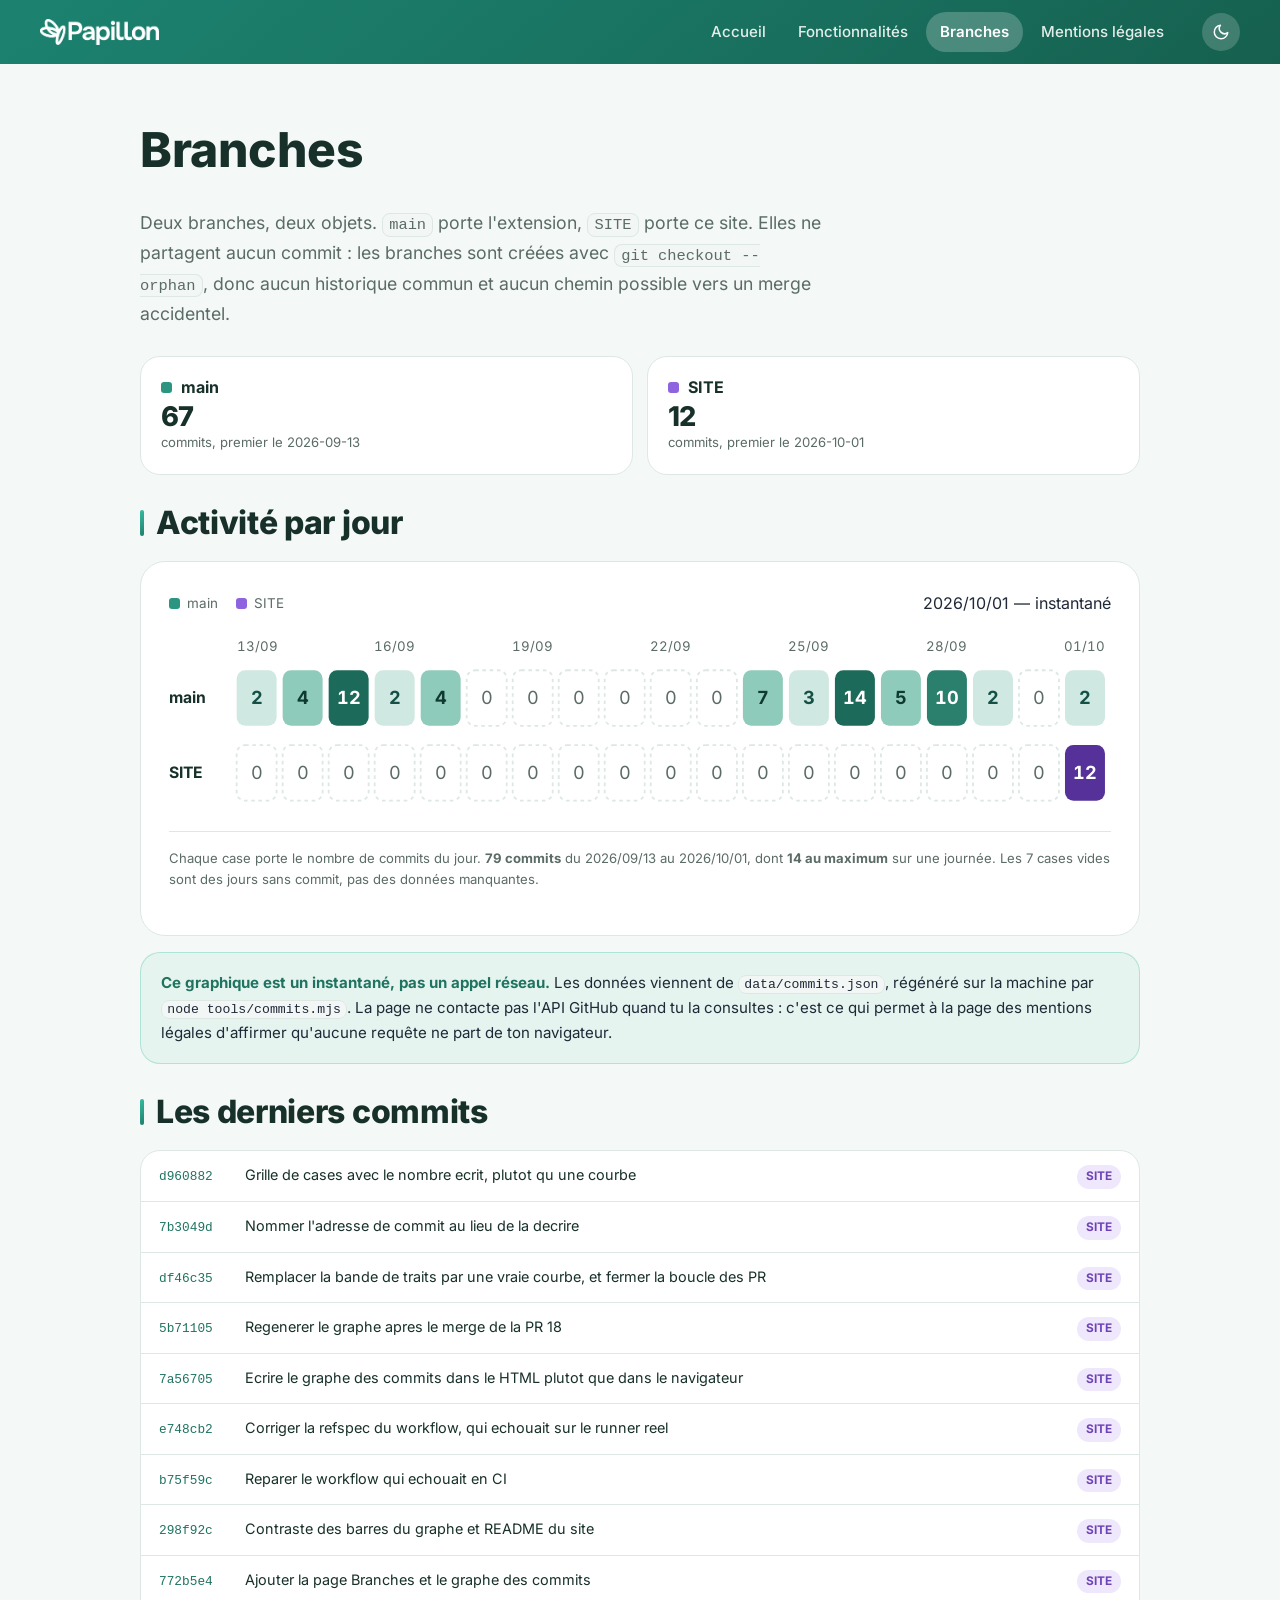
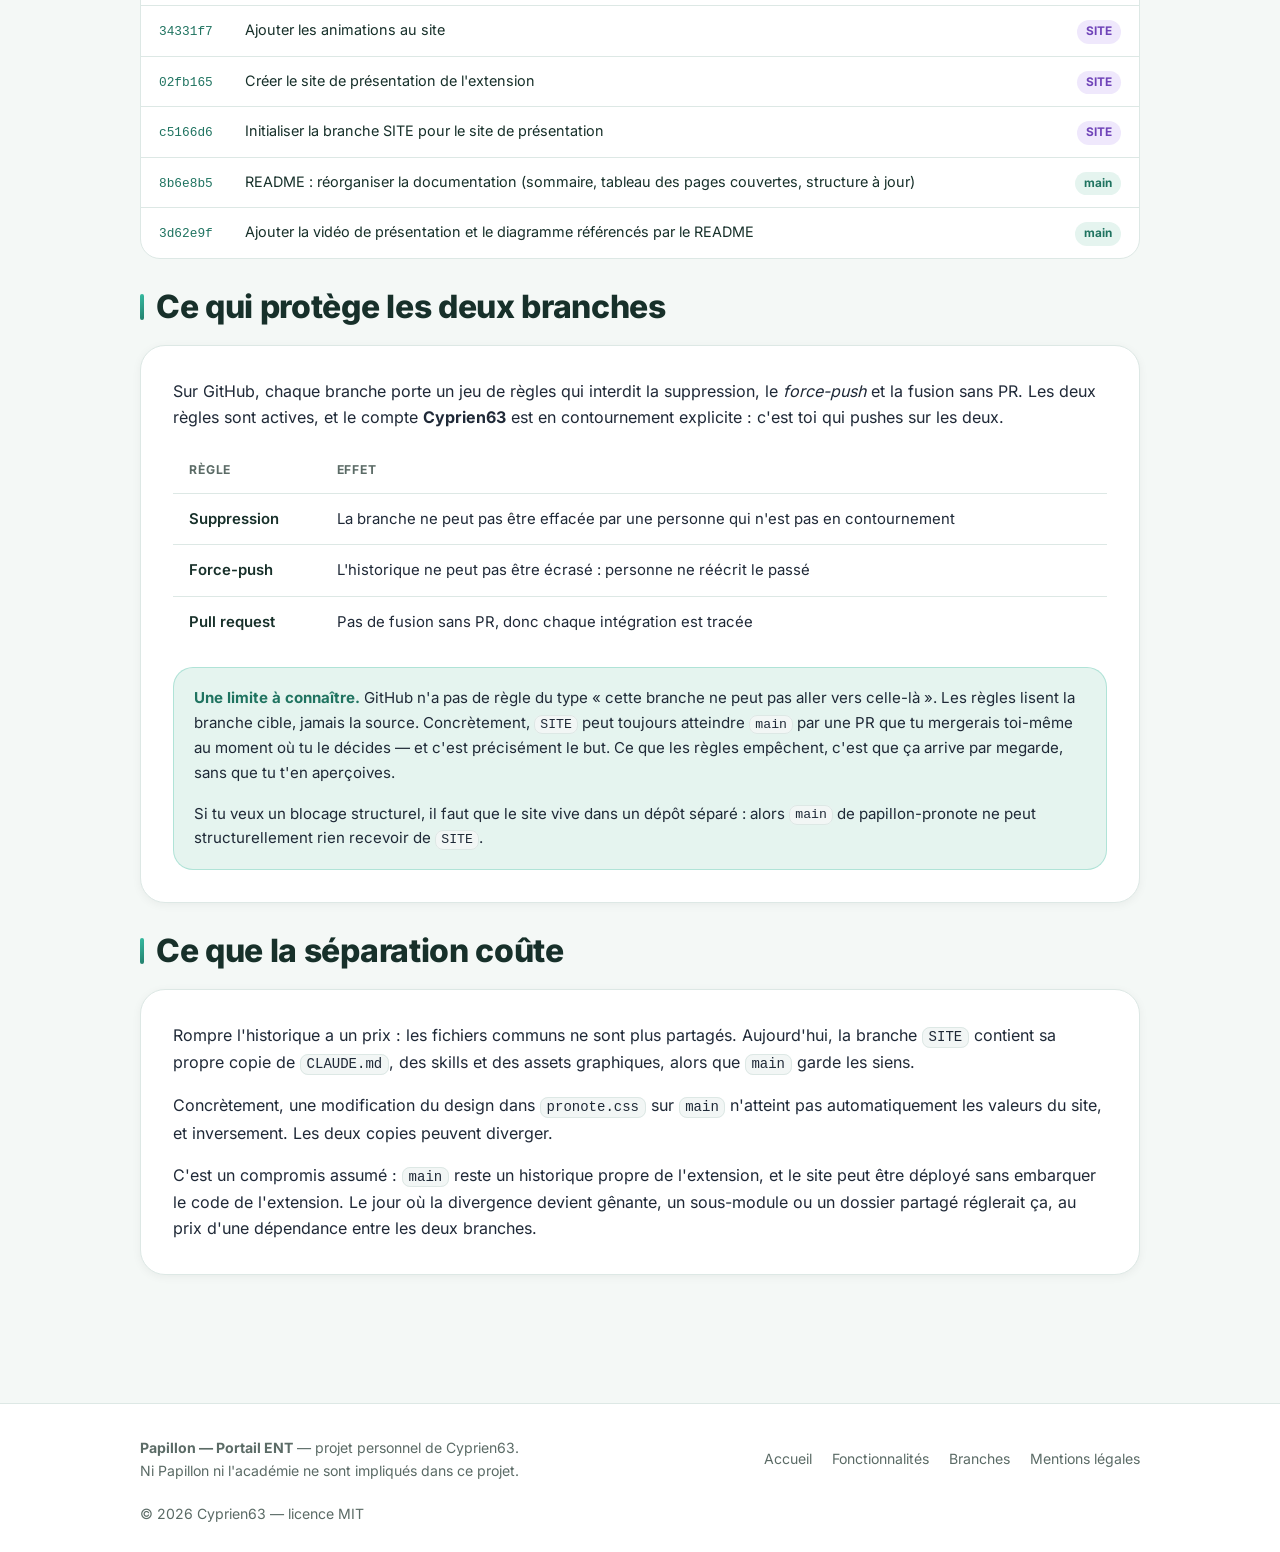
==== pages/branches.html @ 0958ae34 "Graphique des commits : mise à jour de l’instantané" ====
<!DOCTYPE html>
<html lang="fr">
<head>
<meta charset="utf-8">
<meta name="viewport" content="width=device-width, initial-scale=1">
<title>Branches · Papillon — Portail ENT</title>
<meta name="description" content="Activité du dépôt par branche : main pour l'extension, SITE pour le site de présentation. Les deux historiques sont séparés.">
<link rel="icon" href="../assets/img/favicon.png" type="image/png">
<link rel="stylesheet" href="../assets/css/style.css">
<script>
  (function () {
    try {
      var t = localStorage.getItem('theme');
      if (t !== 'dark' && t !== 'light') {
        t = matchMedia('(prefers-color-scheme: dark)').matches ? 'dark' : 'light';
      }
      if (t === 'dark') { document.documentElement.classList.add('dark'); }
      document.documentElement.style.colorScheme = t;
    } catch (e) {}
    document.documentElement.className += ' js';

    window.papillonRepli = window.setTimeout(function () {
      document.documentElement.classList.remove('js');
    }, 1500);
  })();
</script>
</head>
<body>

<header class="site-header">
  <a href="../index.html" aria-label="Papillon — Portail ENT, accueil">
    <img src="../assets/img/logotype.png" alt="Papillon — Portail ENT" width="119" height="26">
  </a>

  <button class="nav-toggle" data-nav-toggle aria-expanded="false" aria-controls="nav-principal" aria-label="Ouvrir le menu">
    <svg viewBox="0 0 24 24" fill="none" stroke="currentColor" stroke-width="2" stroke-linecap="round" aria-hidden="true">
      <path d="M3 6h18M3 12h18M3 18h18"/>
    </svg>
  </button>

  <nav class="site-nav" id="nav-principal" data-nav aria-label="Navigation principale">
    <a href="../index.html">Accueil</a>
    <a href="fonctionnalites.html">Fonctionnalités</a>
    <a href="branches.html" aria-current="page">Branches</a>
    <a href="mentions-legales.html">Mentions légales</a>
  </nav>

  <button class="theme-toggle" data-theme-toggle aria-pressed="false" aria-label="Basculer le thème clair / sombre">
    <svg viewBox="0 0 24 24" fill="none" stroke="currentColor" stroke-width="2" stroke-linecap="round" stroke-linejoin="round" aria-hidden="true">
      <path d="M21 12.8A9 9 0 1 1 11.2 3a7 7 0 0 0 9.8 9.8z"/>
    </svg>
  </button>
</header>

<main class="wrap">

  <h1>Branches</h1>
  <p class="lead">
    Deux branches, deux objets. <code>main</code> porte l'extension,
    <code>SITE</code> porte ce site. Elles ne partagent aucun commit : les
    branches sont créées avec <code>git checkout --orphan</code>, donc aucun
    historique commun et aucun chemin possible vers un merge accidentel.
  </p>

  <div class="branch-cards" id="resume" data-apparait>
    <!-- graphe:resume:debut -->
      <article class="branch-card">
        <h3><span class="swatch swatch-main"></span>main</h3>
        <div class="count">67</div>
        <div class="since">commits, premier le 2026-09-13</div>
      </article>
      <article class="branch-card">
        <h3><span class="swatch swatch-site"></span>SITE</h3>
        <div class="count">12</div>
        <div class="since">commits, premier le 2026-10-01</div>
      </article>
<!-- graphe:resume:fin -->
  </div>

  <section>
    <h2 class="section-title">Activité par jour</h2>

    <div class="graph" id="graph" data-apparait>
      <!-- graphe:graphe:debut -->
      <div class="graph-head">
        <div class="graph-legend">
          <span><span class="swatch swatch-main"></span>main</span>
          <span><span class="swatch swatch-site"></span>SITE</span>
        </div>
        <span class="since">2026/10/01 — instantané</span>
      </div>
      <svg class="grille" viewBox="0 0 780 148" role="img" aria-labelledby="titre-grille desc-grille">
        <title id="titre-grille">Commits par jour et par branche, du 2026/09/13 au 2026/10/01</title>
        <desc id="desc-grille">main : 67 commits sur 12 jours d'activité, maximum 14 le 2026/09/26. SITE : 12 commits sur 1 jour d'activité, maximum 12 le 2026/10/01.</desc>
        <g class="grille-dates">
          <text x="56.0" y="14" text-anchor="start">13/09</text>
          <text x="186.9" y="14" text-anchor="middle">16/09</text>
          <text x="301.2" y="14" text-anchor="middle">19/09</text>
          <text x="415.5" y="14" text-anchor="middle">22/09</text>
          <text x="529.8" y="14" text-anchor="middle">25/09</text>
          <text x="644.1" y="14" text-anchor="middle">28/09</text>
          <text x="775.0" y="14" text-anchor="end">01/10</text>
        </g>
        <text class="grille-etiquette" x="0" y="53" dy=".34em">main</text>
          <g class="cellule cell-main niv-1"><title>main — 2026-09-13 : 2 commits</title><rect x="56.0" y="30" width="33.1" height="46" rx="7"/><text x="72.6" y="53" dy=".34em">2</text></g>
          <g class="cellule cell-main niv-2"><title>main — 2026-09-14 : 4 commits</title><rect x="94.1" y="30" width="33.1" height="46" rx="7"/><text x="110.7" y="53" dy=".34em">4</text></g>
          <g class="cellule cell-main niv-4"><title>main — 2026-09-15 : 12 commits</title><rect x="132.2" y="30" width="33.1" height="46" rx="7"/><text x="148.8" y="53" dy=".34em">12</text></g>
          <g class="cellule cell-main niv-1"><title>main — 2026-09-16 : 2 commits</title><rect x="170.3" y="30" width="33.1" height="46" rx="7"/><text x="186.9" y="53" dy=".34em">2</text></g>
          <g class="cellule cell-main niv-2"><title>main — 2026-09-17 : 4 commits</title><rect x="208.4" y="30" width="33.1" height="46" rx="7"/><text x="225.0" y="53" dy=".34em">4</text></g>
          <g class="cellule cell-main niv-0"><title>main — 2026-09-18 : rien</title><rect x="246.5" y="30" width="33.1" height="46" rx="7"/><text x="263.1" y="53" dy=".34em">0</text></g>
          <g class="cellule cell-main niv-0"><title>main — 2026-09-19 : rien</title><rect x="284.6" y="30" width="33.1" height="46" rx="7"/><text x="301.2" y="53" dy=".34em">0</text></g>
          <g class="cellule cell-main niv-0"><title>main — 2026-09-20 : rien</title><rect x="322.7" y="30" width="33.1" height="46" rx="7"/><text x="339.3" y="53" dy=".34em">0</text></g>
          <g class="cellule cell-main niv-0"><title>main — 2026-09-21 : rien</title><rect x="360.8" y="30" width="33.1" height="46" rx="7"/><text x="377.4" y="53" dy=".34em">0</text></g>
          <g class="cellule cell-main niv-0"><title>main — 2026-09-22 : rien</title><rect x="398.9" y="30" width="33.1" height="46" rx="7"/><text x="415.5" y="53" dy=".34em">0</text></g>
          <g class="cellule cell-main niv-0"><title>main — 2026-09-23 : rien</title><rect x="437.1" y="30" width="33.1" height="46" rx="7"/><text x="453.6" y="53" dy=".34em">0</text></g>
          <g class="cellule cell-main niv-2"><title>main — 2026-09-24 : 7 commits</title><rect x="475.2" y="30" width="33.1" height="46" rx="7"/><text x="491.7" y="53" dy=".34em">7</text></g>
          <g class="cellule cell-main niv-1"><title>main — 2026-09-25 : 3 commits</title><rect x="513.3" y="30" width="33.1" height="46" rx="7"/><text x="529.8" y="53" dy=".34em">3</text></g>
          <g class="cellule cell-main niv-4"><title>main — 2026-09-26 : 14 commits</title><rect x="551.4" y="30" width="33.1" height="46" rx="7"/><text x="567.9" y="53" dy=".34em">14</text></g>
          <g class="cellule cell-main niv-2"><title>main — 2026-09-27 : 5 commits</title><rect x="589.5" y="30" width="33.1" height="46" rx="7"/><text x="606.0" y="53" dy=".34em">5</text></g>
          <g class="cellule cell-main niv-3"><title>main — 2026-09-28 : 10 commits</title><rect x="627.6" y="30" width="33.1" height="46" rx="7"/><text x="644.1" y="53" dy=".34em">10</text></g>
          <g class="cellule cell-main niv-1"><title>main — 2026-09-29 : 2 commits</title><rect x="665.7" y="30" width="33.1" height="46" rx="7"/><text x="682.2" y="53" dy=".34em">2</text></g>
          <g class="cellule cell-main niv-0"><title>main — 2026-09-30 : rien</title><rect x="703.8" y="30" width="33.1" height="46" rx="7"/><text x="720.3" y="53" dy=".34em">0</text></g>
          <g class="cellule cell-main niv-1"><title>main — 2026-10-01 : 2 commits</title><rect x="741.9" y="30" width="33.1" height="46" rx="7"/><text x="758.4" y="53" dy=".34em">2</text></g>
        <text class="grille-etiquette" x="0" y="115" dy=".34em">SITE</text>
          <g class="cellule cell-site niv-0"><title>SITE — 2026-09-13 : rien</title><rect x="56.0" y="92" width="33.1" height="46" rx="7"/><text x="72.6" y="115" dy=".34em">0</text></g>
          <g class="cellule cell-site niv-0"><title>SITE — 2026-09-14 : rien</title><rect x="94.1" y="92" width="33.1" height="46" rx="7"/><text x="110.7" y="115" dy=".34em">0</text></g>
          <g class="cellule cell-site niv-0"><title>SITE — 2026-09-15 : rien</title><rect x="132.2" y="92" width="33.1" height="46" rx="7"/><text x="148.8" y="115" dy=".34em">0</text></g>
          <g class="cellule cell-site niv-0"><title>SITE — 2026-09-16 : rien</title><rect x="170.3" y="92" width="33.1" height="46" rx="7"/><text x="186.9" y="115" dy=".34em">0</text></g>
          <g class="cellule cell-site niv-0"><title>SITE — 2026-09-17 : rien</title><rect x="208.4" y="92" width="33.1" height="46" rx="7"/><text x="225.0" y="115" dy=".34em">0</text></g>
          <g class="cellule cell-site niv-0"><title>SITE — 2026-09-18 : rien</title><rect x="246.5" y="92" width="33.1" height="46" rx="7"/><text x="263.1" y="115" dy=".34em">0</text></g>
          <g class="cellule cell-site niv-0"><title>SITE — 2026-09-19 : rien</title><rect x="284.6" y="92" width="33.1" height="46" rx="7"/><text x="301.2" y="115" dy=".34em">0</text></g>
          <g class="cellule cell-site niv-0"><title>SITE — 2026-09-20 : rien</title><rect x="322.7" y="92" width="33.1" height="46" rx="7"/><text x="339.3" y="115" dy=".34em">0</text></g>
          <g class="cellule cell-site niv-0"><title>SITE — 2026-09-21 : rien</title><rect x="360.8" y="92" width="33.1" height="46" rx="7"/><text x="377.4" y="115" dy=".34em">0</text></g>
          <g class="cellule cell-site niv-0"><title>SITE — 2026-09-22 : rien</title><rect x="398.9" y="92" width="33.1" height="46" rx="7"/><text x="415.5" y="115" dy=".34em">0</text></g>
          <g class="cellule cell-site niv-0"><title>SITE — 2026-09-23 : rien</title><rect x="437.1" y="92" width="33.1" height="46" rx="7"/><text x="453.6" y="115" dy=".34em">0</text></g>
          <g class="cellule cell-site niv-0"><title>SITE — 2026-09-24 : rien</title><rect x="475.2" y="92" width="33.1" height="46" rx="7"/><text x="491.7" y="115" dy=".34em">0</text></g>
          <g class="cellule cell-site niv-0"><title>SITE — 2026-09-25 : rien</title><rect x="513.3" y="92" width="33.1" height="46" rx="7"/><text x="529.8" y="115" dy=".34em">0</text></g>
          <g class="cellule cell-site niv-0"><title>SITE — 2026-09-26 : rien</title><rect x="551.4" y="92" width="33.1" height="46" rx="7"/><text x="567.9" y="115" dy=".34em">0</text></g>
          <g class="cellule cell-site niv-0"><title>SITE — 2026-09-27 : rien</title><rect x="589.5" y="92" width="33.1" height="46" rx="7"/><text x="606.0" y="115" dy=".34em">0</text></g>
          <g class="cellule cell-site niv-0"><title>SITE — 2026-09-28 : rien</title><rect x="627.6" y="92" width="33.1" height="46" rx="7"/><text x="644.1" y="115" dy=".34em">0</text></g>
          <g class="cellule cell-site niv-0"><title>SITE — 2026-09-29 : rien</title><rect x="665.7" y="92" width="33.1" height="46" rx="7"/><text x="682.2" y="115" dy=".34em">0</text></g>
          <g class="cellule cell-site niv-0"><title>SITE — 2026-09-30 : rien</title><rect x="703.8" y="92" width="33.1" height="46" rx="7"/><text x="720.3" y="115" dy=".34em">0</text></g>
          <g class="cellule cell-site niv-4"><title>SITE — 2026-10-01 : 12 commits</title><rect x="741.9" y="92" width="33.1" height="46" rx="7"/><text x="758.4" y="115" dy=".34em">12</text></g>
      </svg>
      <p class="graph-foot">Chaque case porte le nombre de commits du jour. <b>79 commits</b> du 2026/09/13 au 2026/10/01, dont <b>14 au maximum</b> sur une journée. Les 7 cases vides sont des jours sans commit, pas des données manquantes.</p>
<!-- graphe:graphe:fin -->
    </div>

    <p class="notice" style="margin-top:16px">
      <b>Ce graphique est un instantané, pas un appel réseau.</b> Les données
      viennent de <code>data/commits.json</code>, régénéré sur la machine par
      <code>node tools/commits.mjs</code>. La page ne contacte pas l'API GitHub
      quand tu la consultes : c'est ce qui permet à la page des mentions légales
      d'affirmer qu'aucune requête ne part de ton navigateur.
    </p>
  </section>

  <section>
    <h2 class="section-title">Les derniers commits</h2>

    <ul class="commit-list" id="commits" data-apparait>
      <!-- graphe:commits:debut -->
      <li>
        <a href="https://github.com/cyprien63/papillon-pronote/commit/d960882" rel="noopener" target="_blank">
          <span class="sha">d960882</span>
          <span class="sujet">Grille de cases avec le nombre ecrit, plutot qu une courbe</span>
          <span class="branche branche-site" title="2026-10-01">SITE</span>
        </a>
      </li>
      <li>
        <a href="https://github.com/cyprien63/papillon-pronote/commit/7b3049d" rel="noopener" target="_blank">
          <span class="sha">7b3049d</span>
          <span class="sujet">Nommer l'adresse de commit au lieu de la decrire</span>
          <span class="branche branche-site" title="2026-10-01">SITE</span>
        </a>
      </li>
      <li>
        <a href="https://github.com/cyprien63/papillon-pronote/commit/df46c35" rel="noopener" target="_blank">
          <span class="sha">df46c35</span>
          <span class="sujet">Remplacer la bande de traits par une vraie courbe, et fermer la boucle des PR</span>
          <span class="branche branche-site" title="2026-10-01">SITE</span>
        </a>
      </li>
      <li>
        <a href="https://github.com/cyprien63/papillon-pronote/commit/5b71105" rel="noopener" target="_blank">
          <span class="sha">5b71105</span>
          <span class="sujet">Regenerer le graphe apres le merge de la PR 18</span>
          <span class="branche branche-site" title="2026-10-01">SITE</span>
        </a>
      </li>
      <li>
        <a href="https://github.com/cyprien63/papillon-pronote/commit/7a56705" rel="noopener" target="_blank">
          <span class="sha">7a56705</span>
          <span class="sujet">Ecrire le graphe des commits dans le HTML plutot que dans le navigateur</span>
          <span class="branche branche-site" title="2026-10-01">SITE</span>
        </a>
      </li>
      <li>
        <a href="https://github.com/cyprien63/papillon-pronote/commit/e748cb2" rel="noopener" target="_blank">
          <span class="sha">e748cb2</span>
          <span class="sujet">Corriger la refspec du workflow, qui echouait sur le runner reel</span>
          <span class="branche branche-site" title="2026-10-01">SITE</span>
        </a>
      </li>
      <li>
        <a href="https://github.com/cyprien63/papillon-pronote/commit/b75f59c" rel="noopener" target="_blank">
          <span class="sha">b75f59c</span>
          <span class="sujet">Reparer le workflow qui echouait en CI</span>
          <span class="branche branche-site" title="2026-10-01">SITE</span>
        </a>
      </li>
      <li>
        <a href="https://github.com/cyprien63/papillon-pronote/commit/298f92c" rel="noopener" target="_blank">
          <span class="sha">298f92c</span>
          <span class="sujet">Contraste des barres du graphe et README du site</span>
          <span class="branche branche-site" title="2026-10-01">SITE</span>
        </a>
      </li>
      <li>
        <a href="https://github.com/cyprien63/papillon-pronote/commit/772b5e4" rel="noopener" target="_blank">
          <span class="sha">772b5e4</span>
          <span class="sujet">Ajouter la page Branches et le graphe des commits</span>
          <span class="branche branche-site" title="2026-10-01">SITE</span>
        </a>
      </li>
      <li>
        <a href="https://github.com/cyprien63/papillon-pronote/commit/34331f7" rel="noopener" target="_blank">
          <span class="sha">34331f7</span>
          <span class="sujet">Ajouter les animations au site</span>
          <span class="branche branche-site" title="2026-10-01">SITE</span>
        </a>
      </li>
      <li>
        <a href="https://github.com/cyprien63/papillon-pronote/commit/02fb165" rel="noopener" target="_blank">
          <span class="sha">02fb165</span>
          <span class="sujet">Créer le site de présentation de l'extension</span>
          <span class="branche branche-site" title="2026-10-01">SITE</span>
        </a>
      </li>
      <li>
        <a href="https://github.com/cyprien63/papillon-pronote/commit/c5166d6" rel="noopener" target="_blank">
          <span class="sha">c5166d6</span>
          <span class="sujet">Initialiser la branche SITE pour le site de présentation</span>
          <span class="branche branche-site" title="2026-10-01">SITE</span>
        </a>
      </li>
      <li>
        <a href="https://github.com/cyprien63/papillon-pronote/commit/8b6e8b5" rel="noopener" target="_blank">
          <span class="sha">8b6e8b5</span>
          <span class="sujet">README : réorganiser la documentation (sommaire, tableau des pages couvertes, structure à jour)</span>
          <span class="branche branche-main" title="2026-10-01">main</span>
        </a>
      </li>
      <li>
        <a href="https://github.com/cyprien63/papillon-pronote/commit/3d62e9f" rel="noopener" target="_blank">
          <span class="sha">3d62e9f</span>
          <span class="sujet">Ajouter la vidéo de présentation et le diagramme référencés par le README</span>
          <span class="branche branche-main" title="2026-10-01">main</span>
        </a>
      </li>
<!-- graphe:commits:fin -->
    </ul>
  </section>

  <!-- Fonctionnement des règles -------------------------------------------- -->
  <section>
    <h2 class="section-title">Ce qui protège les deux branches</h2>

    <div class="card">
      <p>
        Sur GitHub, chaque branche porte un jeu de règles qui interdit la
        suppression, le <em>force-push</em> et la fusion sans PR. Les deux
        règles sont actives, et le compte <strong>Cyprien63</strong> est en
        contournement explicite : c'est toi qui pushes sur les deux.
      </p>

      <div class="table-scroll">
        <table>
          <thead>
            <tr>
              <th>Règle</th>
              <th>Effet</th>
            </tr>
          </thead>
          <tbody>
            <tr>
              <td><strong>Suppression</strong></td>
              <td>La branche ne peut pas être effacée par une personne qui n'est pas en contournement</td>
            </tr>
            <tr>
              <td><strong>Force-push</strong></td>
              <td>L'historique ne peut pas être écrasé : personne ne réécrit le passé</td>
            </tr>
            <tr>
              <td><strong>Pull request</strong></td>
              <td>Pas de fusion sans PR, donc chaque intégration est tracée</td>
            </tr>
          </tbody>
        </table>
      </div>

      <div class="notice" style="margin-top:20px">
        <p><b>Une limite à connaître.</b> GitHub n'a pas de règle du type
        « cette branche ne peut pas aller vers celle-là ». Les règles lisent la
        branche cible, jamais la source. Concrètement, <code>SITE</code> peut
        toujours atteindre <code>main</code> par une PR que tu mergerais toi-même
        au moment où tu le décides — et c'est précisément le but. Ce que les
        règles empêchent, c'est que ça arrive par megarde, sans que tu t'en
        aperçoives.</p>
        <p>Si tu veux un blocage structurel, il faut que le site vive dans un
        dépôt séparé : alors <code>main</code> de papillon-pronote ne peut
        structurellement rien recevoir de <code>SITE</code>.</p>
      </div>
    </div>
  </section>

  <!-- Ce que la séparation a couté ----------------------------------------- -->
  <section>
    <h2 class="section-title">Ce que la séparation coûte</h2>

    <div class="card">
      <p>
        Rompre l'historique a un prix : les fichiers communs ne sont plus
        partagés. Aujourd'hui, la branche <code>SITE</code> contient sa propre copie
        de <code>CLAUDE.md</code>, des skills et des assets graphiques, alors
        que <code>main</code> garde les siens.
      </p>
      <p>
        Concrètement, une modification du design dans
        <code>pronote.css</code> sur <code>main</code> n'atteint pas
        automatiquement les valeurs du site, et inversement. Les deux copies
        peuvent diverger.
      </p>
      <p style="margin-bottom:0">
        C'est un compromis assumé : <code>main</code> reste un historique propre
        de l'extension, et le site peut être déployé sans embarquer le code de
        l'extension. Le jour où la divergence devient gênante, un sous-module
        ou un dossier partagé réglerait ça, au prix d'une dépendance entre les
        deux branches.
      </p>
    </div>
  </section>

</main>

<footer class="site-footer">
  <div class="footer-inner">
    <div>
      <strong>Papillon — Portail ENT</strong> — projet personnel de Cyprien63.<br>
      Ni Papillon ni l'académie ne sont impliqués dans ce projet.
    </div>
    <nav class="footer-links" aria-label="Liens de pied de page">
      <a href="../index.html">Accueil</a>
      <a href="fonctionnalites.html">Fonctionnalités</a>
      <a href="branches.html" aria-current="page">Branches</a>
      <a href="mentions-legales.html">Mentions légales</a>
    </nav>
    <div>© <span data-annee>2026</span> Cyprien63 — licence MIT</div>
  </div>
</footer>

<script src="../assets/js/site.js"></script>
</body>
</html>
---- assets/css/style.css ----
/* ==========================================================================
   Papillon — Portail ENT · site de présentation
   Les valeurs ci-dessous sont celles de l'extension (content/pronote/accueil/pronote.css).
   Ne pas diverger : le site doit ressembler à ce que produit l'extension.
   ========================================================================== */

/* --- Inter embarquée (aucune requête externe) ----------------------------- */
@font-face {
  font-family: 'Inter';
  font-style: normal;
  font-weight: 400;
  font-display: swap;
  src: url('../fonts/inter-400-latin.woff2') format('woff2');
  unicode-range: U+0000-00FF, U+0131, U+0152-0153, U+02BB-02BC, U+2000-206F, U+2074, U+20AC, U+2122, U+2191, U+2193, U+2212, U+2215;
}
@font-face {
  font-family: 'Inter';
  font-style: normal;
  font-weight: 400;
  font-display: swap;
  src: url('../fonts/inter-400-latin-ext.woff2') format('woff2');
  unicode-range: U+0100-024F, U+0259, U+1E00-1EFF, U+2020, U+20A0-20AB, U+2113, U+2C60-2C7F, U+A720-A7FF;
}
@font-face {
  font-family: 'Inter';
  font-style: normal;
  font-weight: 500;
  font-display: swap;
  src: url('../fonts/inter-500-latin.woff2') format('woff2');
  unicode-range: U+0000-00FF, U+0131, U+0152-0153, U+02BB-02BC, U+2000-206F, U+2074, U+20AC, U+2122, U+2191, U+2193, U+2212, U+2215;
}
@font-face {
  font-family: 'Inter';
  font-style: normal;
  font-weight: 500;
  font-display: swap;
  src: url('../fonts/inter-500-latin-ext.woff2') format('woff2');
  unicode-range: U+0100-024F, U+0259, U+1E00-1EFF, U+2020, U+20A0-20AB, U+2113, U+2C60-2C7F, U+A720-A7FF;
}
@font-face {
  font-family: 'Inter';
  font-style: normal;
  font-weight: 600;
  font-display: swap;
  src: url('../fonts/inter-600-latin.woff2') format('woff2');
  unicode-range: U+0000-00FF, U+0131, U+0152-0153, U+02BB-02BC, U+2000-206F, U+2074, U+20AC, U+2122, U+2191, U+2193, U+2212, U+2215;
}
@font-face {
  font-family: 'Inter';
  font-style: normal;
  font-weight: 600;
  font-display: swap;
  src: url('../fonts/inter-600-latin-ext.woff2') format('woff2');
  unicode-range: U+0100-024F, U+0259, U+1E00-1EFF, U+2020, U+20A0-20AB, U+2113, U+2C60-2C7F, U+A720-A7FF;
}
@font-face {
  font-family: 'Inter';
  font-style: normal;
  font-weight: 700;
  font-display: swap;
  src: url('../fonts/inter-700-latin.woff2') format('woff2');
  unicode-range: U+0000-00FF, U+0131, U+0152-0153, U+02BB-02BC, U+2000-206F, U+2074, U+20AC, U+2122, U+2191, U+2193, U+2212, U+2215;
}
@font-face {
  font-family: 'Inter';
  font-style: normal;
  font-weight: 700;
  font-display: swap;
  src: url('../fonts/inter-700-latin-ext.woff2') format('woff2');
  unicode-range: U+0100-024F, U+0259, U+1E00-1EFF, U+2020, U+20A0-20AB, U+2113, U+2C60-2C7F, U+A720-A7FF;
}
@font-face {
  font-family: 'Inter';
  font-style: normal;
  font-weight: 800;
  font-display: swap;
  src: url('../fonts/inter-800-latin.woff2') format('woff2');
  unicode-range: U+0000-00FF, U+0131, U+0152-0153, U+02BB-02BC, U+2000-206F, U+2074, U+20AC, U+2122, U+2191, U+2193, U+2212, U+2215;
}
@font-face {
  font-family: 'Inter';
  font-style: normal;
  font-weight: 800;
  font-display: swap;
  src: url('../fonts/inter-800-latin-ext.woff2') format('woff2');
  unicode-range: U+0100-024F, U+0259, U+1E00-1EFF, U+2020, U+20A0-20AB, U+2113, U+2C60-2C7F, U+A720-A7FF;
}

/* --- Tokens --------------------------------------------------------------- */
:root {
  --papillon-grad: linear-gradient(140deg, #35bba0 0%, #2ea08a 46%, #227e6b 100%);
  /* Le degrade ci-dessus est celui de l'extension. Sur du texte blanc il
     n'atteint pas 4.5:1 au debut (#35bba0 = 2.40:1). Ce second degrade garde
     la meme teinte mais descend assez bas pour passer AA. */
  --papillon-grad-strong: linear-gradient(140deg, #1c8270 0%, #1a7563 46%, #16604f 100%);
  --papillon-primary: #35bba0;
  --papillon-green-600: #227e6b;
  --papillon-select: #29947a;
  /* Couleur de lien lisible : #29947a ne fait que 3.49:1 sur le fond clair. */
  --papillon-link: #1f7360;
  --papillon-ink: #17302a;
  --papillon-body: #1f2937;
  --papillon-muted: #5b6b66;
  --papillon-page: #f4f8f6;
  --papillon-surface: #ffffff;
  --papillon-border: #dde8e5;
  --papillon-hover: #f2f6f5;
  --papillon-tint: #e5f4ef;
  --papillon-radius: 25px;
  --papillon-shadow: 0 2px 10px rgba(0, 0, 0, .05);
  --papillon-header-h: 64px;
}

html.dark {
  --papillon-ink: #e7efec;
  --papillon-body: #cfdad6;
  --papillon-muted: #93a79f;
  --papillon-page: #101513;
  --papillon-surface: #1a211e;
  --papillon-border: #2a3531;
  --papillon-hover: #202926;
  --papillon-tint: #14352c;
  --papillon-shadow: 0 2px 8px rgba(0, 0, 0, .3);
  --papillon-link: #4ecfb4;
}

/* --- Base ----------------------------------------------------------------- */
*,
*::before,
*::after { box-sizing: border-box; }

html {
  scroll-behavior: smooth;
  scroll-padding-top: calc(var(--papillon-header-h) + 16px);
}

body {
  margin: 0;
  background: var(--papillon-page);
  color: var(--papillon-body);
  font-family: 'Inter', -apple-system, BlinkMacSystemFont, 'Segoe UI', sans-serif;
  font-size: 16px;
  line-height: 1.65;
  -webkit-font-smoothing: antialiased;
  transition: background .2s ease, color .2s ease;
}

h1, h2, h3, h4 {
  color: var(--papillon-ink);
  line-height: 1.25;
  margin: 0 0 .5em;
  font-weight: 800;
  letter-spacing: -0.01em;
}

h1 { font-size: clamp(2rem, 1.4rem + 2.6vw, 3rem); }
h2 { font-size: clamp(1.5rem, 1.2rem + 1.4vw, 2rem); }
h3 { font-size: 1.2rem; font-weight: 700; }

p { margin: 0 0 1rem; }

a { color: var(--papillon-link); text-decoration: none; }
a:hover { text-decoration: underline; }

img { max-width: 100%; height: auto; display: block; }

code, .mono {
  font-family: ui-monospace, SFMono-Regular, Menlo, Consolas, monospace;
  font-size: .875em;
  background: var(--papillon-hover);
  border: 1px solid var(--papillon-border);
  border-radius: 8px;
  padding: .1em .4em;
}

/* --- En-tête -------------------------------------------------------------- */
.site-header {
  position: sticky;
  top: 0;
  z-index: 990;
  height: var(--papillon-header-h);
  background: var(--papillon-grad-strong);
  display: flex;
  align-items: center;
  gap: 24px;
  padding: 0 clamp(16px, 4vw, 40px);
}

.site-header img {
  height: 26px;
  width: auto;
  flex: 0 0 auto;
}

.site-nav {
  display: flex;
  align-items: center;
  gap: 4px;
  margin-left: auto;
}

.site-nav a {
  color: rgba(255, 255, 255, .88);
  font-size: .94rem;
  font-weight: 500;
  padding: 8px 14px;
  border-radius: 300px;
  transition: background .15s ease;
}

.site-nav a:hover {
  background: rgba(255, 255, 255, .16);
  text-decoration: none;
}

.site-nav a[aria-current='page'] {
  background: rgba(255, 255, 255, .22);
  color: #fff;
  font-weight: 600;
}

.theme-toggle {
  flex: 0 0 auto;
  width: 38px;
  height: 38px;
  border: 0;
  border-radius: 50%;
  background: rgba(255, 255, 255, .18);
  color: #fff;
  cursor: pointer;
  display: grid;
  place-items: center;
  transition: background .15s ease;
}

.theme-toggle:hover { background: rgba(255, 255, 255, .3); }
.theme-toggle svg { width: 18px; height: 18px; }

.nav-toggle { display: none; }

/* --- Trame ---------------------------------------------------------------- */
.wrap {
  max-width: 1080px;
  margin: 0 auto;
  padding: clamp(28px, 5vw, 56px) clamp(16px, 4vw, 40px);
}

.wrap > * + * { margin-top: clamp(20px, 3vw, 28px); }

.section-title {
  display: flex;
  align-items: center;
  gap: 12px;
  margin-bottom: 18px;
}

.section-title::before {
  content: '';
  width: 4px;
  height: 26px;
  border-radius: 4px;
  background: var(--papillon-grad);
  flex: 0 0 auto;
}

.lead {
  font-size: 1.1rem;
  color: var(--papillon-muted);
  max-width: 62ch;
}

/* --- Carte ---------------------------------------------------------------- */
.card {
  background: var(--papillon-surface);
  border: 1px solid var(--papillon-border);
  border-radius: var(--papillon-radius);
  padding: clamp(20px, 3vw, 32px);
  box-shadow: var(--papillon-shadow);
}

.card h3 { margin-bottom: .4rem; }
.card p:last-child { margin-bottom: 0; }

.card-empty {
  border: 1.5px dashed var(--papillon-border);
  box-shadow: none;
  text-align: center;
  color: var(--papillon-muted);
}

.grid {
  display: grid;
  gap: 16px;
  grid-template-columns: repeat(auto-fit, minmax(260px, 1fr));
}

.grid-2 {
  display: grid;
  gap: clamp(24px, 4vw, 48px);
  grid-template-columns: 1fr;
  align-items: center;
}

@media (min-width: 860px) {
  .grid-2 { grid-template-columns: 1.05fr .95fr; }
}

/* --- Boutons -------------------------------------------------------------- */
.btn {
  display: inline-flex;
  align-items: center;
  gap: 8px;
  padding: 12px 22px;
  border-radius: 300px;
  font-weight: 600;
  font-size: .95rem;
  border: 1.5px solid transparent;
  transition: transform .12s ease, background .15s ease, border-color .15s ease;
}

.btn:hover { text-decoration: none; transform: translateY(-1px); }
.btn:active { transform: translateY(0); }

.btn-primary {
  background: var(--papillon-grad-strong);
  color: #fff;
  box-shadow: 0 4px 14px rgba(34, 126, 107, .22);
}

.btn-primary:hover { color: #fff; }

.btn-ghost {
  border-color: var(--papillon-border);
  color: var(--papillon-ink);
  background: var(--papillon-surface);
}

.btn-ghost:hover { border-color: var(--papillon-select); color: var(--papillon-select); }

.btn-row {
  display: flex;
  flex-wrap: wrap;
  gap: 12px;
  margin-top: 24px;
}

/* --- Pastilles ------------------------------------------------------------ */
.chip {
  display: inline-flex;
  align-items: center;
  gap: 6px;
  padding: 5px 13px;
  border-radius: 300px;
  background: var(--papillon-tint);
  color: var(--papillon-link);
  border: 1px solid rgba(53, 187, 160, .32);
  font-size: .82rem;
  font-weight: 600;
  white-space: nowrap;
}

html.dark .chip { color: var(--papillon-primary); }

.chip-row {
  display: flex;
  flex-wrap: wrap;
  gap: 8px;
}

.chip-quiet {
  background: var(--papillon-hover);
  color: var(--papillon-muted);
  border-color: var(--papillon-border);
}

/* --- Chiffres ------------------------------------------------------------- */
.stats {
  display: grid;
  gap: 16px;
  grid-template-columns: repeat(auto-fit, minmax(150px, 1fr));
}

.stat {
  background: var(--papillon-surface);
  border: 1px solid var(--papillon-border);
  border-radius: 20px;
  padding: 20px;
  text-align: center;
}

.stat b {
  display: block;
  font-size: 1.9rem;
  font-weight: 800;
  color: var(--papillon-green-600);
  line-height: 1.1;
  letter-spacing: -0.02em;
}

html.dark .stat b { color: var(--papillon-primary); }

.stat span {
  font-size: .82rem;
  color: var(--papillon-muted);
  font-weight: 500;
}

/* --- Liste de fonctionnalités --------------------------------------------- */
.feature-list {
  list-style: none;
  margin: 0;
  padding: 0;
  display: grid;
  gap: 10px;
}

.feature-list li {
  display: flex;
  gap: 12px;
  align-items: flex-start;
  padding: 14px 16px;
  background: var(--papillon-hover);
  border: 1px solid var(--papillon-border);
  border-radius: 14px;
  font-size: .95rem;
}

.feature-list li::before {
  content: '';
  flex: 0 0 auto;
  width: 7px;
  height: 7px;
  border-radius: 50%;
  background: var(--papillon-select);
  margin-top: .55em;
}

.feature-list b { color: var(--papillon-ink); font-weight: 700; }

/* --- Tableau -------------------------------------------------------------- */
.table-scroll { overflow-x: auto; }

table {
  width: 100%;
  border-collapse: collapse;
  font-size: .93rem;
  min-width: 460px;
}

th,
td {
  text-align: left;
  padding: 13px 16px;
  border-bottom: 1px solid var(--papillon-border);
}

th {
  font-size: .76rem;
  font-weight: 700;
  text-transform: uppercase;
  letter-spacing: .07em;
  color: var(--papillon-muted);
}

tbody tr:last-child td { border-bottom: 0; }

td strong { color: var(--papillon-ink); font-weight: 600; }

.tag-ok {
  color: var(--papillon-select);
  font-weight: 700;
}

/* --- Article légal -------------------------------------------------------- */
.legal h2 {
  margin-top: 2.4rem;
  padding-top: 2rem;
  border-top: 1px solid var(--papillon-border);
}

.legal h2:first-of-type { margin-top: 1.6rem; padding-top: 0; border-top: 0; }

.legal h3 { margin-top: 1.4rem; font-size: 1.02rem; }

.legal ul { margin: 0 0 1rem; padding-left: 1.25rem; }
.legal li { margin-bottom: .4rem; }

.legal dl { margin: 0 0 1rem; }
.legal dt {
  font-weight: 700;
  color: var(--papillon-ink);
  font-size: .8rem;
  text-transform: uppercase;
  letter-spacing: .06em;
  margin-top: 1rem;
}
.legal dd { margin: .15rem 0 0; }

.notice {
  background: var(--papillon-tint);
  border: 1px solid rgba(53, 187, 160, .3);
  border-radius: 20px;
  padding: 18px 20px;
  font-size: .94rem;
}

.notice p:last-child { margin-bottom: 0; }

.notice b { color: var(--papillon-link); }

/* --- Pied de page --------------------------------------------------------- */
.site-footer {
  margin-top: clamp(40px, 6vw, 72px);
  border-top: 1px solid var(--papillon-border);
  background: var(--papillon-surface);
}

.footer-inner {
  max-width: 1080px;
  margin: 0 auto;
  padding: 32px clamp(16px, 4vw, 40px);
  display: flex;
  flex-wrap: wrap;
  gap: 20px 32px;
  align-items: center;
  justify-content: space-between;
  font-size: .88rem;
  color: var(--papillon-muted);
}

.footer-links {
  display: flex;
  flex-wrap: wrap;
  gap: 8px 20px;
}

.footer-links a { color: var(--papillon-muted); }
.footer-links a:hover { color: var(--papillon-link); }

/* --- Visuel hero ---------------------------------------------------------- */
.shot {
  border-radius: var(--papillon-radius);
  border: 1px solid var(--papillon-border);
  overflow: hidden;
  background: var(--papillon-surface);
  box-shadow: 0 12px 40px rgba(0, 0, 0, .1);
}

/* --- Mobile --------------------------------------------------------------- */
@media (max-width: 760px) {
  .nav-toggle {
    display: grid;
    place-items: center;
    order: 3;
    width: 38px;
    height: 38px;
    border: 0;
    border-radius: 50%;
    background: rgba(255, 255, 255, .18);
    color: #fff;
    cursor: pointer;
  }

  .nav-toggle svg { width: 20px; height: 20px; }

  .site-nav {
    order: 4;
    position: absolute;
    top: var(--papillon-header-h);
    left: 0;
    right: 0;
    flex-direction: column;
    align-items: stretch;
    gap: 2px;
    margin: 0;
    padding: 10px 16px 16px;
    background: #16604f;
    display: none;
  }

  .site-nav.open { display: flex; }

  .site-nav a {
    color: rgba(255, 255, 255, .9);
    border-radius: 12px;
    padding: 11px 14px;
  }

  .theme-toggle { order: 2; margin-left: auto; }
}

@media (prefers-reduced-motion: reduce) {
  html { scroll-behavior: auto; }
  * { transition-duration: .01ms !important; animation-duration: .01ms !important; animation-iteration-count: 1 !important; }
  .btn:hover { transform: none; }
  .shot { box-shadow: var(--papillon-shadow); }
  [data-apparait] { opacity: 1; transform: none; }
}
/* --- Maquette CSS de l'accueil ------------------------------------------- */
/* Reproduit la mise en page de l'accueil PRONOTE restylé. Dessinée en CSS
   plutôt qu'en capture d'écran, pour ne pas montrer une image qui n'existe pas. */
.mock {
  background: var(--papillon-page);
  font-size: 12px;
}

.mock-bar {
  height: 46px;
  background: var(--papillon-grad);
  display: flex;
  align-items: center;
  gap: 7px;
  padding: 0 14px;
}

.mock-logo {
  width: 62px;
  height: 11px;
  border-radius: 4px;
  background: rgba(255, 255, 255, .9);
  margin-right: auto;
}

.mock-dot {
  width: 16px;
  height: 16px;
  border-radius: 50%;
  background: rgba(255, 255, 255, .38);
}

.mock-body {
  padding: 14px;
  display: grid;
  gap: 10px;
}

.mock-title {
  height: 14px;
  width: 38%;
  border-radius: 6px;
  background: var(--papillon-border);
}

.mock-cards {
  display: grid;
  grid-template-columns: 1fr 1fr;
  gap: 10px;
}

.mock-card {
  background: var(--papillon-surface);
  border: 1px solid var(--papillon-border);
  border-radius: 16px;
  padding: 11px;
  display: grid;
  gap: 7px;
  align-content: start;
}

.mock-card-tall { padding: 13px 11px; gap: 11px; }

.mock-line {
  height: 7px;
  border-radius: 4px;
  background: var(--papillon-border);
}

.w35 { width: 35%; }
.w40 { width: 40%; }
.w45 { width: 45%; }
.w50 { width: 50%; }
.w55 { width: 55%; }
.w60 { width: 60%; }
.w75 { width: 75%; }

.mock-pill {
  justify-self: start;
  padding: 3px 9px;
  border-radius: 300px;
  background: var(--papillon-tint);
  color: var(--papillon-select);
  font-size: 9px;
  font-weight: 700;
}

.mock-row {
  display: flex;
  align-items: center;
  justify-content: space-between;
  gap: 10px;
}

.mock-badge {
  width: 34px;
  height: 9px;
  border-radius: 300px;
  flex: 0 0 auto;
}

.b1 { background: #35bba0; }
.b2 { background: #3a56d0; }
.b3 { background: #e8901c; }

/* ==========================================================================
   Animations
   Volontairement peu nombreuses et courtes. La règle : rien ne bouge au repos,
   rien ne bloque la lecture, et tout est désactivé si le visiteur demande
   moins d'animations.
   ========================================================================== */

/* --- Apparition au défilement --------------------------------------------- */
/* .js est posé par le script inline de chaque <head>. Sans JavaScript, aucune
   classe n'est ajoutée et le contenu reste normalement visible : c'est le
   seul moyen d'éviter une page vide si le script ne charge pas. */
.js [data-apparait] {
  opacity: 0;
  transform: translateY(14px);
  transition: opacity .55s cubic-bezier(.22, .61, .36, 1), transform .55s cubic-bezier(.22, .61, .36, 1);
  will-change: opacity, transform;
}

.js [data-apparait].apparu {
  opacity: 1;
  transform: none;
  will-change: auto;
}

/* --- Bandeau : reflet qui traverse le dégradé ------------------------------ */
/* Un seul passage au chargement, puis plus rien. */
.site-header {
  position: relative;
  overflow: hidden;
}

.site-header::after {
  content: '';
  position: absolute;
  top: 0;
  bottom: 0;
  left: 0;
  width: 38%;
  background: linear-gradient(100deg, transparent, rgba(255, 255, 255, .22), transparent);
  transform: translateX(-100%);
  pointer-events: none;
}

.site-header::after { animation: reflet 1.5s cubic-bezier(.4, 0, .2, 1) .3s 1 both; }

@keyframes reflet {
  to { transform: translateX(360%); }
}

/* --- Titre du hero : montée douce ----------------------------------------- */
.js .hero > * {
  opacity: 0;
  transform: translateY(18px);
  animation: monte .6s cubic-bezier(.22, .61, .36, 1) forwards;
}

.js .hero > :nth-child(1) { animation-delay: .05s; }
.js .hero > :nth-child(2) { animation-delay: .13s; }
.js .hero > :nth-child(3) { animation-delay: .21s; }
.js .hero > :nth-child(4) { animation-delay: .29s; }
.js .hero > :nth-child(5) { animation-delay: .37s; }

@keyframes monte {
  to { opacity: 1; transform: none; }
}

/* --- Maquette : respiration lente ----------------------------------------- */
.mock {
  animation: respirer 7s ease-in-out infinite;
}

@keyframes respirer {
  0%, 100% { transform: translateY(0); }
  50% { transform: translateY(-5px); }
}

/* Pastilles de cours : décalage vertical, comme l'emploi du temps */
.mock-row { animation: glisser 5.5s ease-in-out infinite; }
.mock-row:nth-child(2) { animation-delay: .35s; }
.mock-row:nth-child(3) { animation-delay: .7s; }

@keyframes glisser {
  0%, 100% { transform: translateY(0); opacity: .8; }
  50% { transform: translateY(-2px); opacity: 1; }
}

/* --- Boutons --------------------------------------------------------------- */
.btn-primary {
  transition: transform .16s cubic-bezier(.22, .61, .36, 1), box-shadow .16s ease, filter .16s ease;
}

.btn-primary:hover {
  box-shadow: 0 8px 22px rgba(34, 126, 107, .3);
  filter: brightness(1.06);
}

.btn-primary:active { transform: translateY(0) scale(.985); }

/* --- Cartes : Soulèvement au survol ---------------------------------------- */
.card,
.stat {
  transition: transform .2s cubic-bezier(.22, .61, .36, 1), box-shadow .2s ease, border-color .2s ease;
}

.card:hover {
  transform: translateY(-2px);
  box-shadow: 0 8px 26px rgba(16, 19, 15, .07);
}

html.dark .card:hover { box-shadow: 0 8px 26px rgba(0, 0, 0, .45); }

.card:hover { border-color: rgba(53, 187, 160, .4); }

.stat:hover { transform: translateY(-2px); }

/* Le teal des chiffres s'intensifie brièvement */
.stat b { transition: color .2s ease; }
.stat:hover b { color: var(--papillon-link); }

/* --- Filet de titre de section --------------------------------------------- */
.section-title::before {
  transform-origin: center;
}

.js .section-title::before { animation: filet .6s cubic-bezier(.22, .61, .36, 1) backwards; }

@keyframes filet {
  from { transform: scaleY(0); }
  to { transform: scaleY(1); }
}

/* --- Ligne de la liste de fonctionnalités ---------------------------------- */
.feature-list li { transition: transform .18s ease, border-color .18s ease, background .18s ease; }

.feature-list li:hover {
  transform: translateX(3px);
  border-color: rgba(53, 187, 160, .42);
}

/* --- Pastilles ------------------------------------------------------------- */
.chip { transition: transform .16s ease, border-color .16s ease; }
.chip:hover { transform: translateY(-1px); border-color: var(--papillon-link); }

/* --- Bascule de thème : rotation douce ------------------------------------- */
.theme-toggle svg { transition: transform .3s cubic-bezier(.22, .61, .36, 1); }
.theme-toggle:hover svg { transform: rotate(-18deg); }

/* --- Menu mobile ----------------------------------------------------------- */
.site-nav.open { animation: descendre .2s cubic-bezier(.22, .61, .36, 1); }

@keyframes descendre {
  from { opacity: 0; transform: translateY(-8px); }
  to { opacity: 1; transform: none; }
}

/* --- Retours visuels au clavier -------------------------------------------- */
:is(a, button):focus-visible {
  outline: 2px solid var(--papillon-link);
  outline-offset: 3px;
  border-radius: 8px;
}

.site-header :is(a, button):focus-visible {
  outline-color: #fff;
}

/* --- Pas d'animation si l'onglet est en arrière-plan ------------------------- */
@media (prefers-reduced-motion: reduce) {
  .mock, .mock-row, .site-header::after { animation: none !important; }
  .js .hero > * { animation: none !important; opacity: 1 !important; transform: none !important; }
  .js .section-title::before { animation: none !important; }
  .card:hover, .stat:hover, .feature-list li:hover, .chip:hover { transform: none; }
}

/* ==========================================================================
   Graphe des commits
   Une courbe en aire par branche, sur un axe des dates. SVG écrit par
   tools/commits.mjs : ici on ne règle que la couleur et l'épaisseur.
   ========================================================================== */

.graph {
  background: var(--papillon-surface);
  border: 1px solid var(--papillon-border);
  border-radius: var(--papillon-radius);
  padding: clamp(18px, 3vw, 28px);
}

.graph-head {
  display: flex;
  flex-wrap: wrap;
  gap: 12px 24px;
  justify-content: space-between;
  align-items: baseline;
  margin-bottom: 6px;
}

.graph-legend {
  display: flex;
  flex-wrap: wrap;
  gap: 8px 18px;
  font-size: .84rem;
  color: var(--papillon-muted);
}

.graph-legend span {
  display: inline-flex;
  align-items: center;
  gap: 7px;
}

.swatch {
  width: 11px;
  height: 11px;
  border-radius: 3px;
  flex: 0 0 auto;
}

.swatch-main { background: #2c9581; }
.swatch-site { background: #8f62e0; }

/* La grille
   --------
   Une ligne par branche, une colonne par jour, le nombre écrit dans la case.
   La couleur ne porte qu'un ordre de grandeur ; c'est le chiffre qui porte
   l'information, donc rien n'a à être déduit d'une teinte. */

.grille {
  display: block;
  width: 100%;
  height: auto;
  margin-top: 18px;
  overflow: visible;
}

.grille-dates text {
  fill: var(--papillon-muted);
  font-size: 11px;
  font-variant-numeric: tabular-nums;
}

.grille-etiquette {
  fill: var(--papillon-ink);
  font-size: 13px;
  font-weight: 700;
}

.cellule rect {
  stroke: transparent;
  stroke-width: 1.5;
}

.cellule text {
  font-size: 15px;
  font-weight: 700;
  font-variant-numeric: tabular-nums;
  text-anchor: middle;
  pointer-events: none;
}

/* Une case vide reste un rectangle, sinon la ligne semble s'arrêter au
   dernier jour où il y a eu du travail. */
.cellule.niv-0 rect {
  fill: none;
  stroke: var(--papillon-border);
  stroke-dasharray: 3 3;
}

.cellule.niv-0 text { fill: var(--papillon-muted); font-weight: 400; }

/* Cinq paliers par branche. L'échelle est propre à chaque branche — `main`
   atteint 14, `SITE` 10 — donc les paliers ne sont pas les mêmes couleurs
   d'une ligne à l'autre : ce qui compte, c'est que `SITE` n'ait pas l'air
   calme le jour où elle a fait dix commits. */
.cell-main.niv-1 rect { fill: #cfe8e1; }
.cell-main.niv-2 rect { fill: #8fcbba; }
.cell-main.niv-3 rect { fill: #2b7f6d; }
.cell-main.niv-4 rect { fill: #1c6b5a; }
.cell-main.niv-1 text { fill: #145045; }
.cell-main.niv-2 text { fill: #0e3a31; }
.cell-main.niv-3 text { fill: #ffffff; }
.cell-main.niv-4 text { fill: #ffffff; }

.cell-site.niv-1 rect { fill: #e5d9f8; }
.cell-site.niv-2 rect { fill: #c3a7ee; }
.cell-site.niv-3 rect { fill: #7a51cc; }
.cell-site.niv-4 rect { fill: #553199; }
.cell-site.niv-1 text { fill: #4a2a80; }
.cell-site.niv-2 text { fill: #3a1f6b; }
.cell-site.niv-3 text { fill: #ffffff; }
.cell-site.niv-4 text { fill: #ffffff; }

html.dark .cell-main.niv-1 rect { fill: #14413a; }
html.dark .cell-main.niv-2 rect { fill: #1c6153; }
html.dark .cell-main.niv-3 rect { fill: #257060; }
html.dark .cell-main.niv-4 rect { fill: #4ecfb4; }
html.dark .cell-main.niv-1 text { fill: #7fc9ba; }
html.dark .cell-main.niv-2 text { fill: #a5ddcf; }
html.dark .cell-main.niv-3 text { fill: #ffffff; }
html.dark .cell-main.niv-4 text { fill: #06231d; }

html.dark .cell-site.niv-1 rect { fill: #2c2247; }
html.dark .cell-site.niv-2 rect { fill: #42306e; }
html.dark .cell-site.niv-3 rect { fill: #6b47b5; }
html.dark .cell-site.niv-4 rect { fill: #b593ee; }
html.dark .cell-site.niv-1 text { fill: #b79ce8; }
html.dark .cell-site.niv-2 text { fill: #cfc0ef; }
html.dark .cell-site.niv-3 text { fill: #ffffff; }
html.dark .cell-site.niv-4 text { fill: #1b0f33; }

.cellule:hover rect { stroke: var(--papillon-ink); }

.graph-foot {
  margin-top: 18px;
  padding-top: 16px;
  border-top: 1px solid var(--papillon-border);
  font-size: .82rem;
  color: var(--papillon-muted);
}

/* Résumé chiffré */
.branch-cards {
  display: grid;
  gap: 14px;
  grid-template-columns: repeat(auto-fit, minmax(240px, 1fr));
}

.branch-card {
  background: var(--papillon-surface);
  border: 1px solid var(--papillon-border);
  border-radius: 20px;
  padding: 20px;
  transition: transform .2s cubic-bezier(.22, .61, .36, 1), box-shadow .2s ease;
}

.branch-card:hover { transform: translateY(-2px); box-shadow: 0 8px 26px rgba(16, 19, 15, .07); }
html.dark .branch-card:hover { box-shadow: 0 8px 26px rgba(0, 0, 0, .45); }

.branch-card h3 {
  display: flex;
  align-items: center;
  gap: 9px;
  font-size: 1rem;
  margin-bottom: .3rem;
}

.branch-card .count {
  font-size: 1.7rem;
  font-weight: 800;
  letter-spacing: -0.02em;
  color: var(--papillon-ink);
  line-height: 1.1;
}

.branch-card .since {
  font-size: .82rem;
  color: var(--papillon-muted);
}

/* Liste des derniers commits */
.commit-list {
  list-style: none;
  margin: 0;
  padding: 0;
  border: 1px solid var(--papillon-border);
  border-radius: 20px;
  overflow: hidden;
  background: var(--papillon-surface);
}

.commit-list li + li { border-top: 1px solid var(--papillon-border); }

.commit-list a {
  display: grid;
  grid-template-columns: 74px 1fr auto;
  gap: 12px;
  align-items: baseline;
  padding: 12px 18px;
  color: inherit;
  font-size: .9rem;
  transition: background .15s ease;
}

.commit-list a:hover { background: var(--papillon-hover); text-decoration: none; }

.commit-list .sha {
  font-family: ui-monospace, SFMono-Regular, Menlo, Consolas, monospace;
  font-size: .8rem;
  color: var(--papillon-link);
}

.commit-list .sujet { color: var(--papillon-ink); }

.commit-list .branche {
  font-size: .74rem;
  font-weight: 700;
  padding: 2px 9px;
  border-radius: 300px;
  white-space: nowrap;
}

.branche-main { background: #e5f4ef; color: #1f7360; }
.branche-site { background: #efe8fc; color: #6f43b8; }

html.dark .branche-main { background: #14352c; color: #4ecfb4; }
html.dark .branche-site { background: #2a2140; color: #c4a9fb; }

@media (max-width: 620px) {
  /* Sur un téléphone, 19 colonnes casées dans 320px donneraient des cases de
     13px : les chiffres deviendraient illisibles. La grille défile donc
     horizontalement plutôt que de rétrécir. */
  .graph { overflow-x: auto; }
  .grille { min-width: 580px; }
  .commit-list a { grid-template-columns: 62px 1fr; }
  .commit-list .branche { grid-column: 2; justify-self: start; }
}
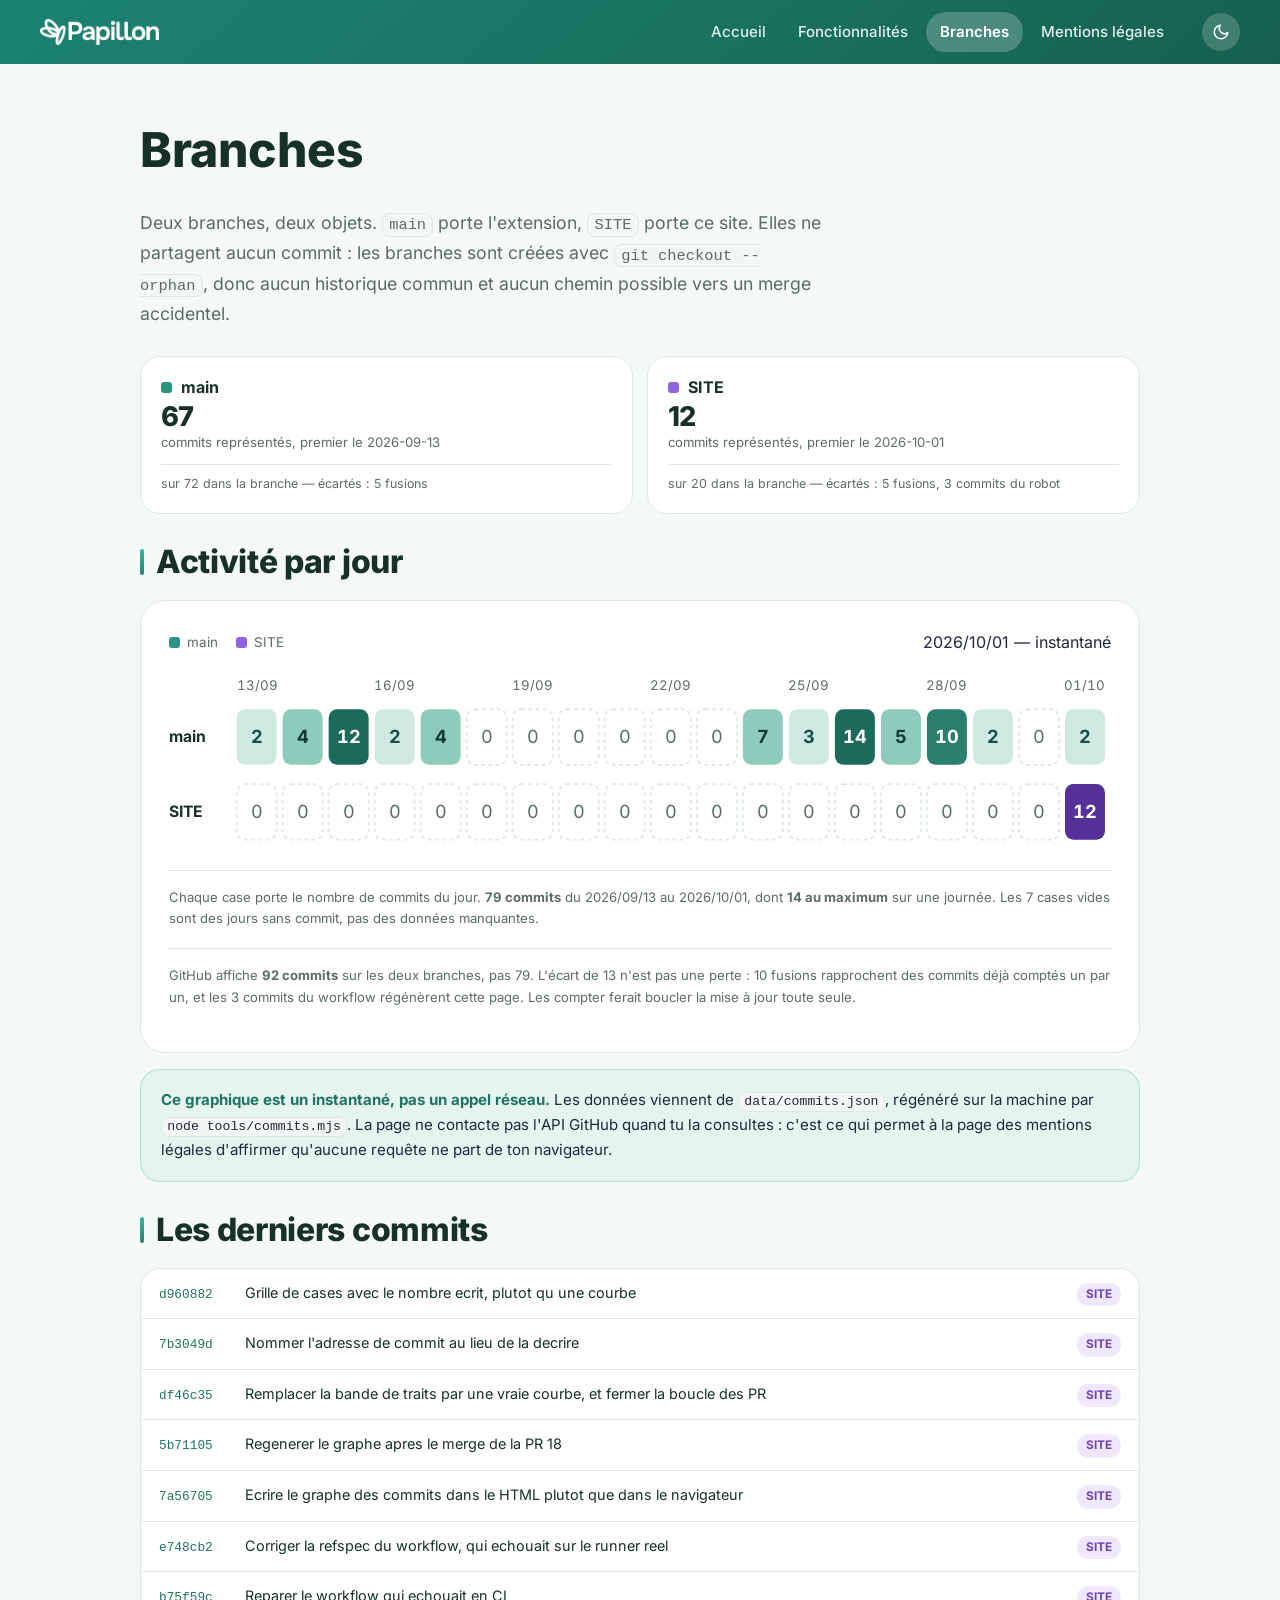
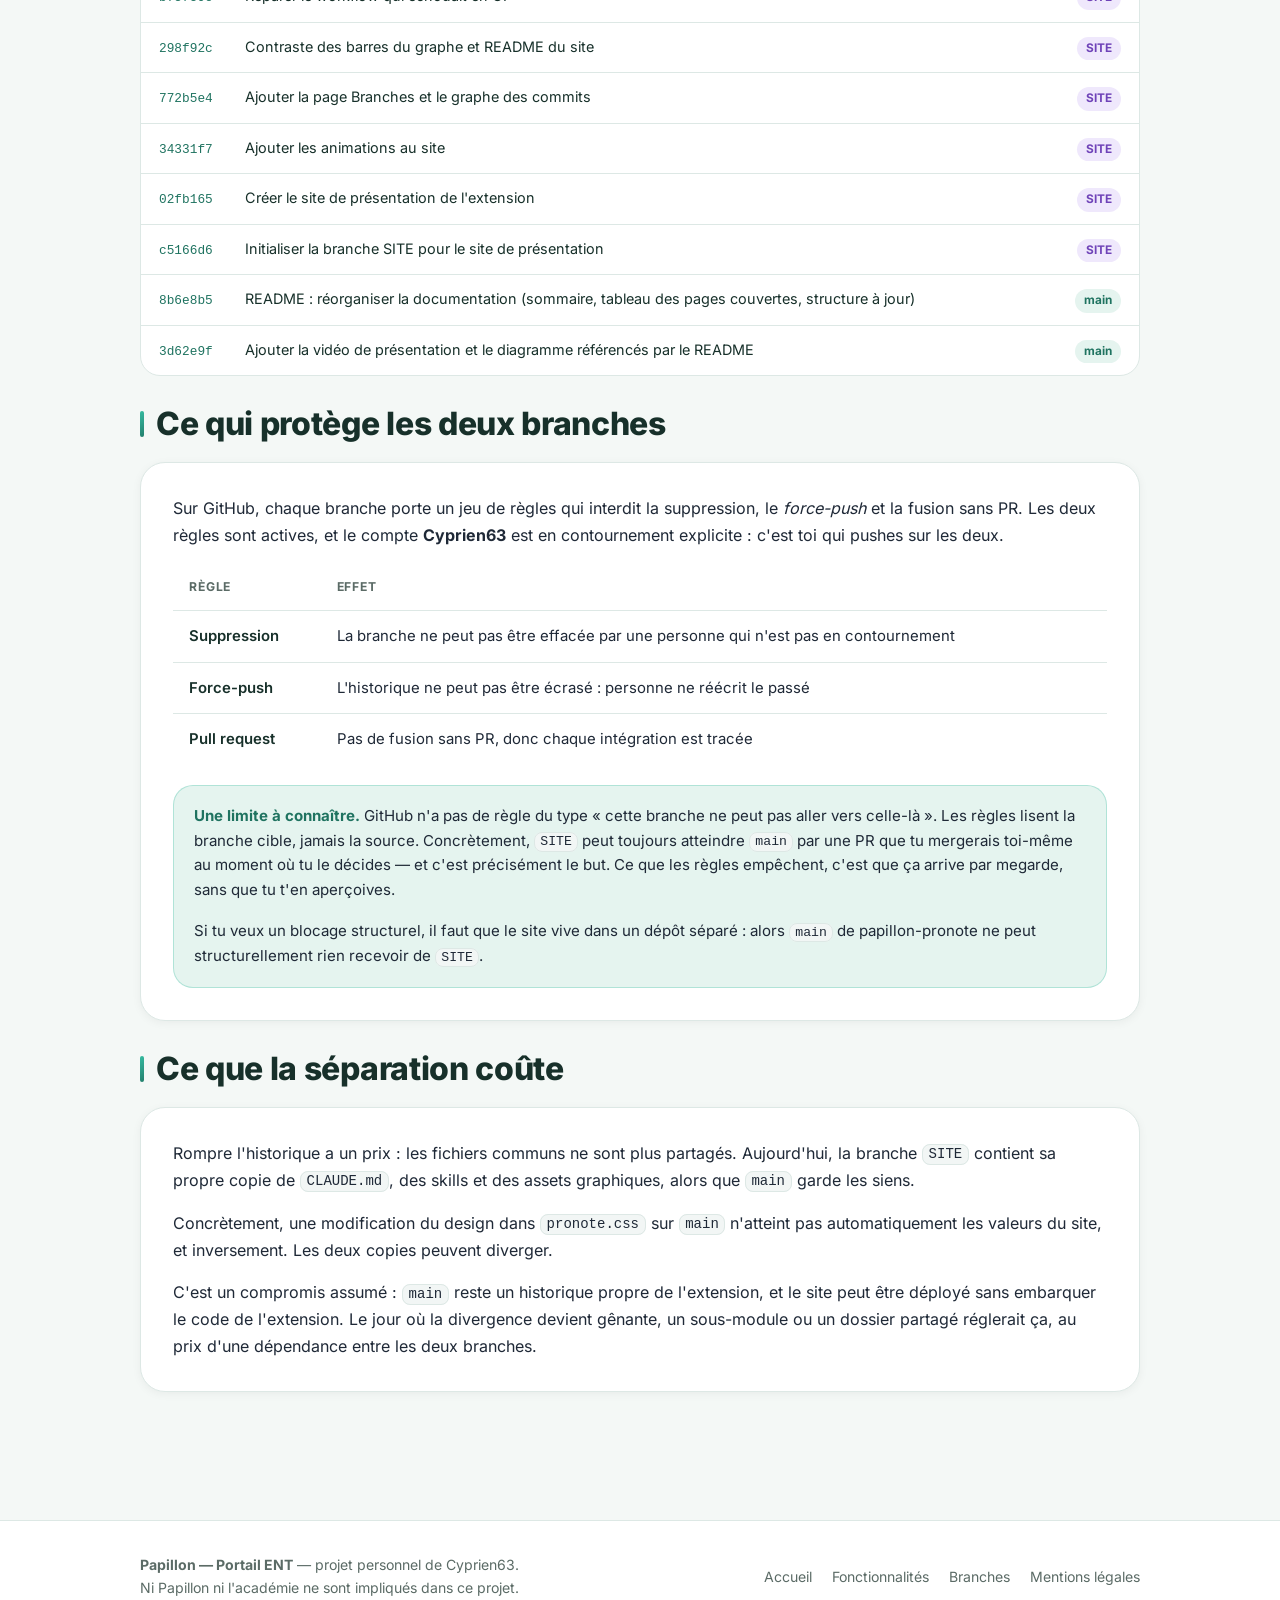
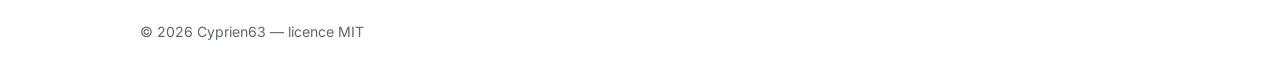
==== commit d8a15f1e: "Annoncer le compte de la branche, pas seulement le compte filtre Tu comparais les nombres de la page" ====
--- a/pages/branches.html
+++ b/pages/branches.html
@@ -67,12 +67,14 @@
       <article class="branch-card">
         <h3><span class="swatch swatch-main"></span>main</h3>
         <div class="count">67</div>
-        <div class="since">commits, premier le 2026-09-13</div>
+        <div class="since">commits représentés, premier le 2026-09-13</div>
+        <p class="ecart">sur 72 dans la branche — écartés : 5 fusions</p>
       </article>
       <article class="branch-card">
         <h3><span class="swatch swatch-site"></span>SITE</h3>
         <div class="count">12</div>
-        <div class="since">commits, premier le 2026-10-01</div>
+        <div class="since">commits représentés, premier le 2026-10-01</div>
+        <p class="ecart">sur 20 dans la branche — écartés : 5 fusions, 3 commits du robot</p>
       </article>
 <!-- graphe:resume:fin -->
   </div>
@@ -91,7 +93,7 @@
       </div>
       <svg class="grille" viewBox="0 0 780 148" role="img" aria-labelledby="titre-grille desc-grille">
         <title id="titre-grille">Commits par jour et par branche, du 2026/09/13 au 2026/10/01</title>
-        <desc id="desc-grille">main : 67 commits sur 12 jours d'activité, maximum 14 le 2026/09/26. SITE : 12 commits sur 1 jour d'activité, maximum 12 le 2026/10/01.</desc>
+        <desc id="desc-grille">main : 67 commits sur 12 jours d'activité, maximum 14 le 2026/09/26. SITE : 12 commits sur 1 jour d'activité, maximum 12 le 2026/10/01. 92 commits dans les deux branches, dont 13 non représentés : 10 fusions et 3 commits du workflow, qui régénèrent ce fichier.</desc>
         <g class="grille-dates">
           <text x="56.0" y="14" text-anchor="start">13/09</text>
           <text x="186.9" y="14" text-anchor="middle">16/09</text>
@@ -143,6 +145,7 @@
           <g class="cellule cell-site niv-4"><title>SITE — 2026-10-01 : 12 commits</title><rect x="741.9" y="92" width="33.1" height="46" rx="7"/><text x="758.4" y="115" dy=".34em">12</text></g>
       </svg>
       <p class="graph-foot">Chaque case porte le nombre de commits du jour. <b>79 commits</b> du 2026/09/13 au 2026/10/01, dont <b>14 au maximum</b> sur une journée. Les 7 cases vides sont des jours sans commit, pas des données manquantes.</p>
+      <p class="graph-foot">GitHub affiche <b>92 commits</b> sur les deux branches, pas 79. L'écart de 13 n'est pas une perte : 10 fusions rapprochent des commits déjà comptés un par un, et les 3 commits du workflow régénèrent cette page. Les compter ferait boucler la mise à jour toute seule.</p>
 <!-- graphe:graphe:fin -->
     </div>
 
--- a/assets/css/style.css
+++ b/assets/css/style.css
@@ -1059,6 +1059,18 @@
   color: var(--papillon-muted);
 }
 
+/* L'écart avec le compte de GitHub. Il est écrit dans la carte plutôt que
+  dans une note en bas de page : c'est la première chose que le lecteur
+   compare au dépôt, donc c'est là qu'il doit trouver la réponse. */
+.branch-card .ecart {
+  margin: 10px 0 0;
+  padding-top: 10px;
+  border-top: 1px solid var(--papillon-border);
+  font-size: .78rem;
+  line-height: 1.45;
+  color: var(--papillon-muted);
+}
+
 /* Liste des derniers commits */
 .commit-list {
   list-style: none;
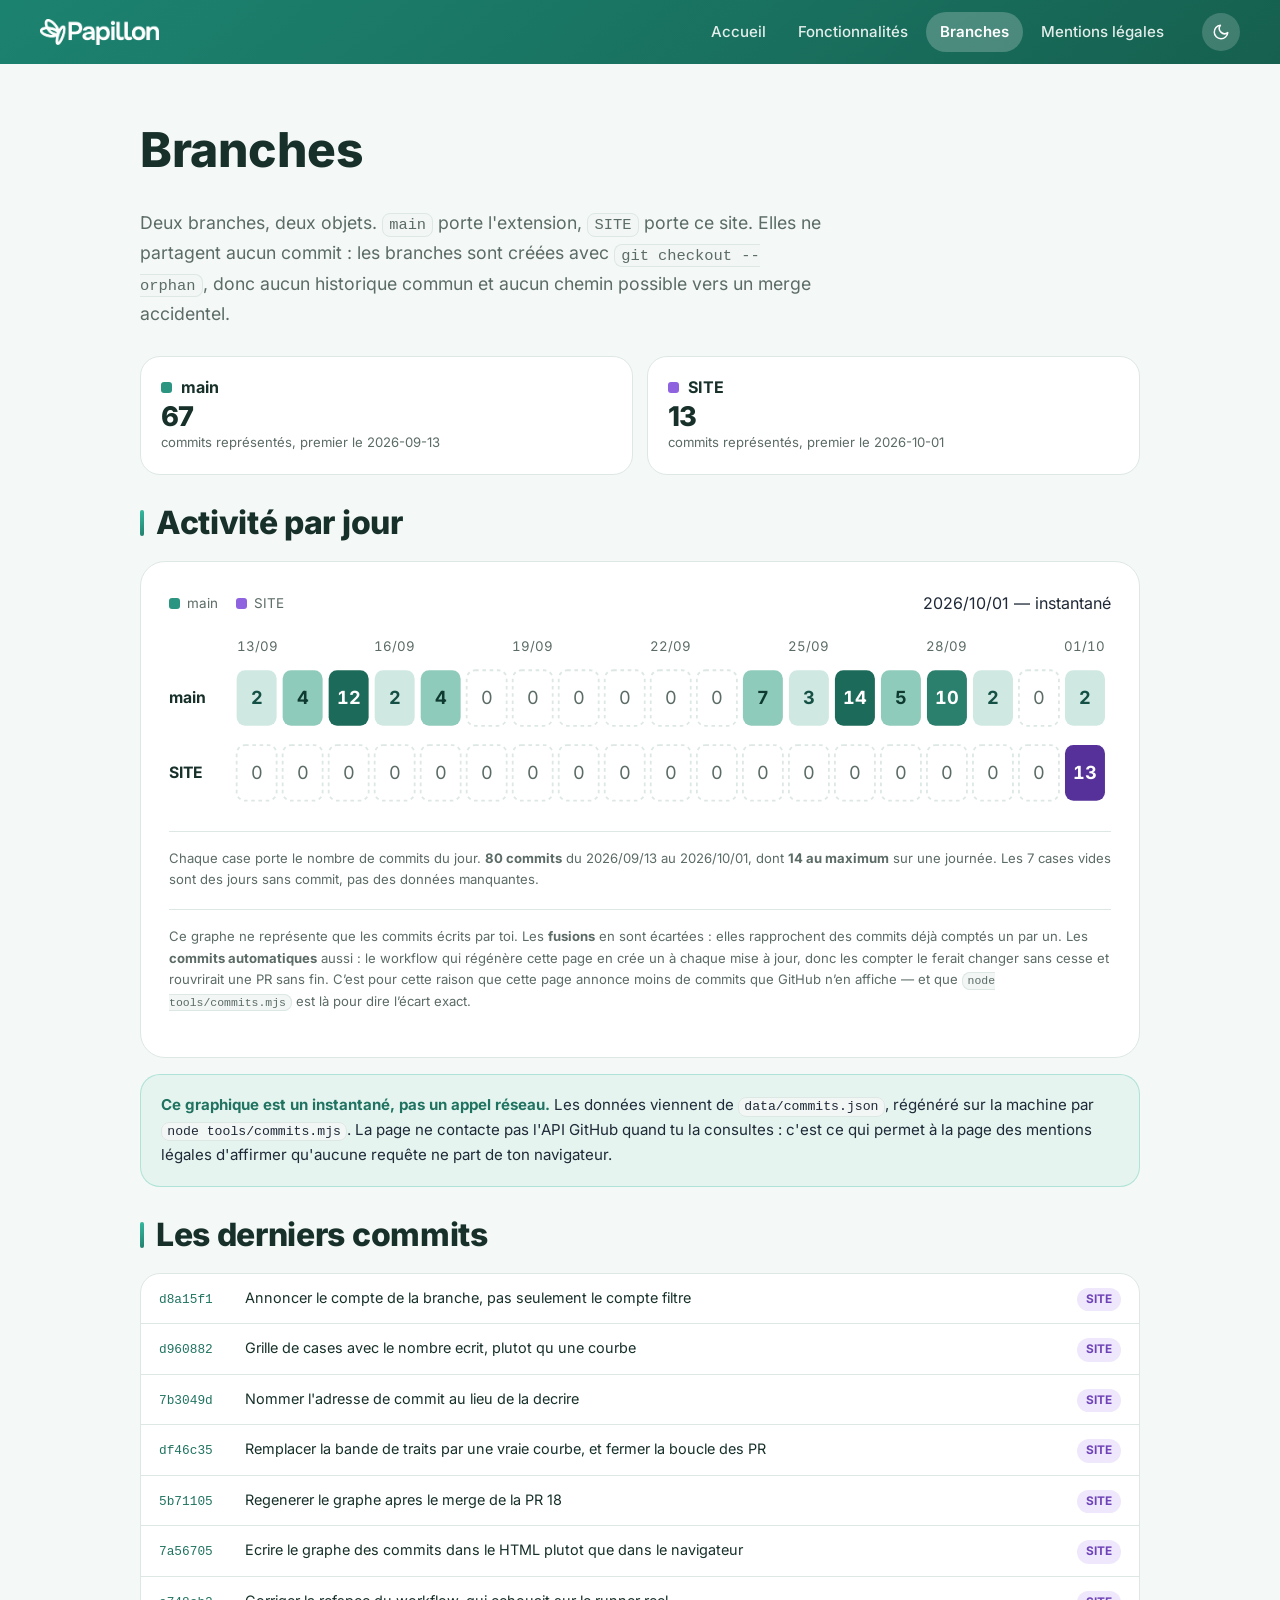
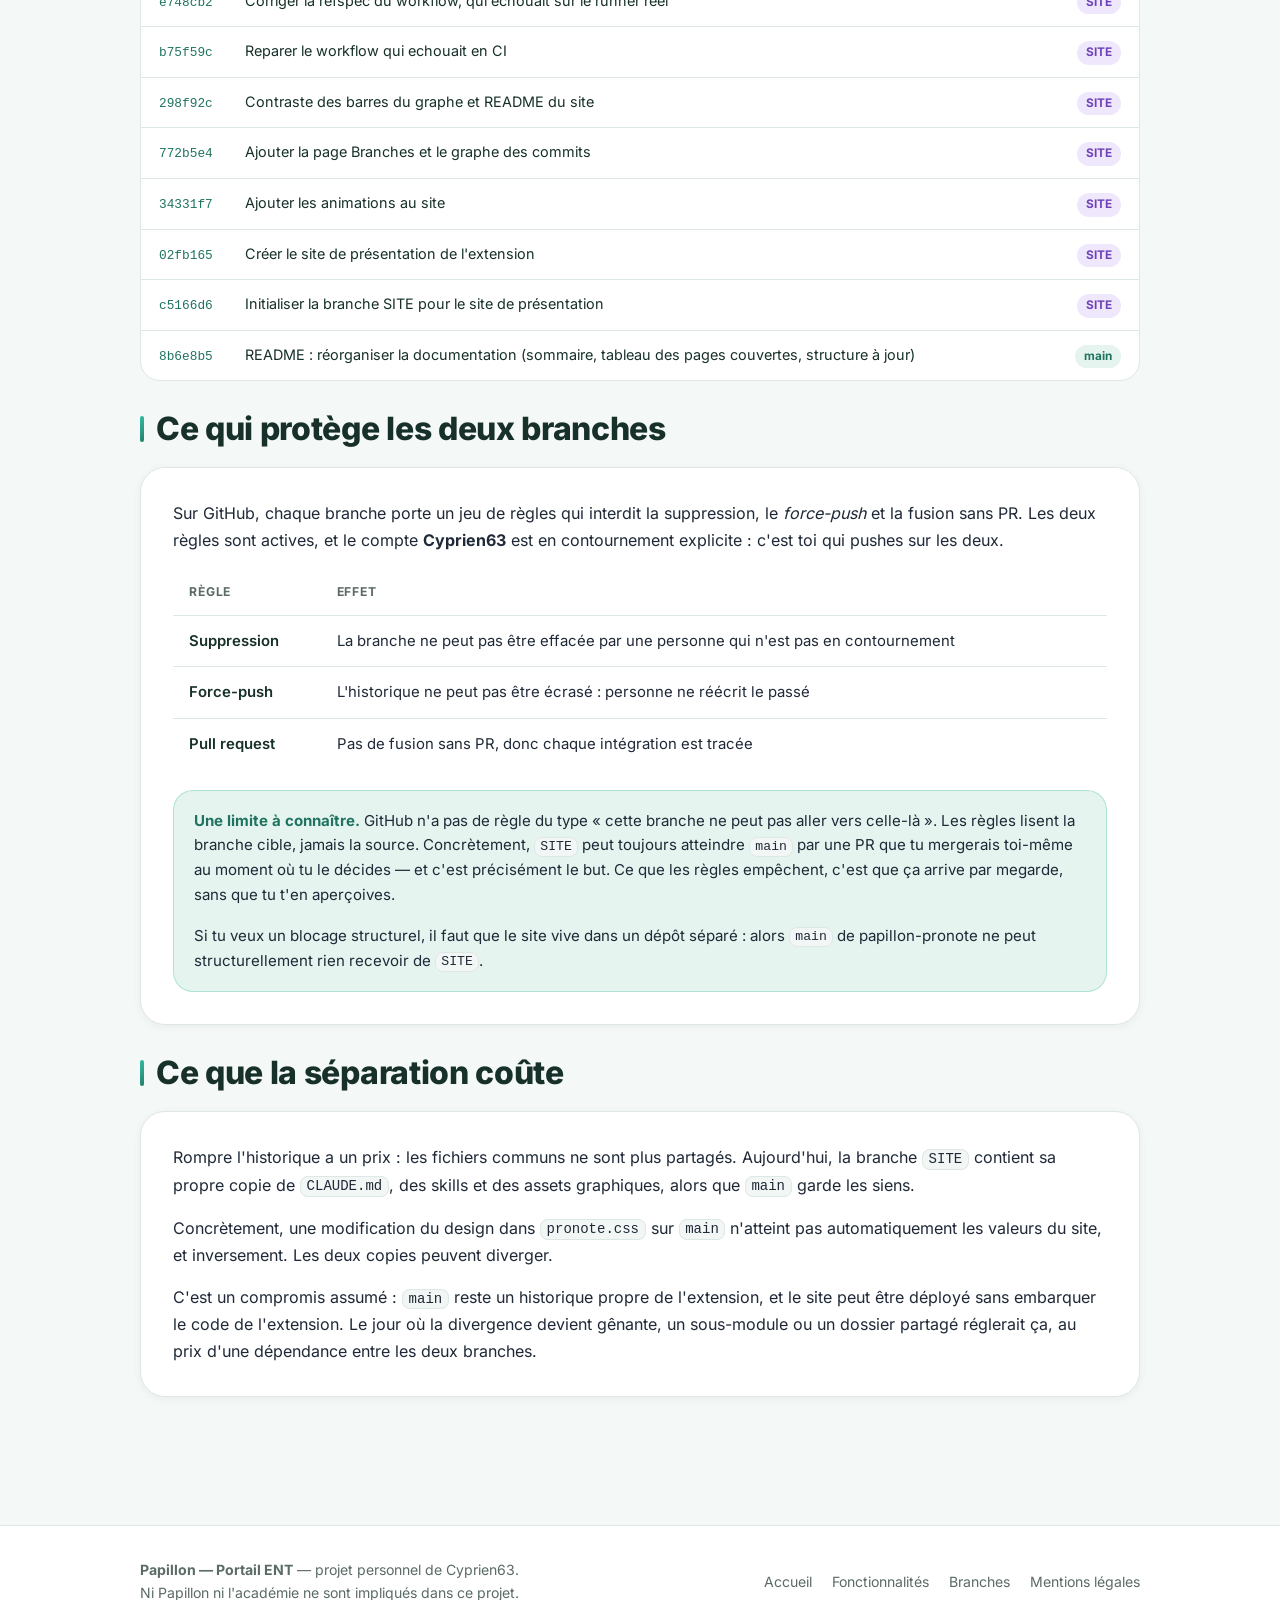
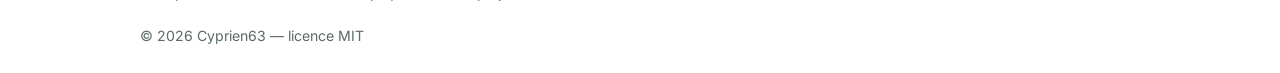
==== commit ffd96b5f: "Fermer la boucle que j avais ouverte en reconciliant les comptes Le commit precedent affichait « 67 " ====
--- a/pages/branches.html
+++ b/pages/branches.html
@@ -68,13 +68,11 @@
         <h3><span class="swatch swatch-main"></span>main</h3>
         <div class="count">67</div>
         <div class="since">commits représentés, premier le 2026-09-13</div>
-        <p class="ecart">sur 72 dans la branche — écartés : 5 fusions</p>
       </article>
       <article class="branch-card">
         <h3><span class="swatch swatch-site"></span>SITE</h3>
-        <div class="count">12</div>
+        <div class="count">13</div>
         <div class="since">commits représentés, premier le 2026-10-01</div>
-        <p class="ecart">sur 20 dans la branche — écartés : 5 fusions, 3 commits du robot</p>
       </article>
 <!-- graphe:resume:fin -->
   </div>
@@ -93,7 +91,7 @@
       </div>
       <svg class="grille" viewBox="0 0 780 148" role="img" aria-labelledby="titre-grille desc-grille">
         <title id="titre-grille">Commits par jour et par branche, du 2026/09/13 au 2026/10/01</title>
-        <desc id="desc-grille">main : 67 commits sur 12 jours d'activité, maximum 14 le 2026/09/26. SITE : 12 commits sur 1 jour d'activité, maximum 12 le 2026/10/01. 92 commits dans les deux branches, dont 13 non représentés : 10 fusions et 3 commits du workflow, qui régénèrent ce fichier.</desc>
+        <desc id="desc-grille">main : 67 commits sur 12 jours d'activité, maximum 14 le 2026/09/26. SITE : 13 commits sur 1 jour d'activité, maximum 13 le 2026/10/01. Les fusions et les commits automatiques ne sont pas représentés.</desc>
         <g class="grille-dates">
           <text x="56.0" y="14" text-anchor="start">13/09</text>
           <text x="186.9" y="14" text-anchor="middle">16/09</text>
@@ -142,10 +140,10 @@
           <g class="cellule cell-site niv-0"><title>SITE — 2026-09-28 : rien</title><rect x="627.6" y="92" width="33.1" height="46" rx="7"/><text x="644.1" y="115" dy=".34em">0</text></g>
           <g class="cellule cell-site niv-0"><title>SITE — 2026-09-29 : rien</title><rect x="665.7" y="92" width="33.1" height="46" rx="7"/><text x="682.2" y="115" dy=".34em">0</text></g>
           <g class="cellule cell-site niv-0"><title>SITE — 2026-09-30 : rien</title><rect x="703.8" y="92" width="33.1" height="46" rx="7"/><text x="720.3" y="115" dy=".34em">0</text></g>
-          <g class="cellule cell-site niv-4"><title>SITE — 2026-10-01 : 12 commits</title><rect x="741.9" y="92" width="33.1" height="46" rx="7"/><text x="758.4" y="115" dy=".34em">12</text></g>
+          <g class="cellule cell-site niv-4"><title>SITE — 2026-10-01 : 13 commits</title><rect x="741.9" y="92" width="33.1" height="46" rx="7"/><text x="758.4" y="115" dy=".34em">13</text></g>
       </svg>
-      <p class="graph-foot">Chaque case porte le nombre de commits du jour. <b>79 commits</b> du 2026/09/13 au 2026/10/01, dont <b>14 au maximum</b> sur une journée. Les 7 cases vides sont des jours sans commit, pas des données manquantes.</p>
-      <p class="graph-foot">GitHub affiche <b>92 commits</b> sur les deux branches, pas 79. L'écart de 13 n'est pas une perte : 10 fusions rapprochent des commits déjà comptés un par un, et les 3 commits du workflow régénèrent cette page. Les compter ferait boucler la mise à jour toute seule.</p>
+      <p class="graph-foot">Chaque case porte le nombre de commits du jour. <b>80 commits</b> du 2026/09/13 au 2026/10/01, dont <b>14 au maximum</b> sur une journée. Les 7 cases vides sont des jours sans commit, pas des données manquantes.</p>
+      <p class="graph-foot">Ce graphe ne représente que les commits écrits par toi. Les <b>fusions</b> en sont écartées : elles rapprochent des commits déjà comptés un par un. Les <b>commits automatiques</b> aussi : le workflow qui régénère cette page en crée un à chaque mise à jour, donc les compter le ferait changer sans cesse et rouvrirait une PR sans fin. C’est pour cette raison que cette page annonce moins de commits que GitHub n’en affiche — et que <code>node tools/commits.mjs</code> est là pour dire l’écart exact.</p>
 <!-- graphe:graphe:fin -->
     </div>
 
@@ -164,6 +162,13 @@
     <ul class="commit-list" id="commits" data-apparait>
       <!-- graphe:commits:debut -->
       <li>
+        <a href="https://github.com/cyprien63/papillon-pronote/commit/d8a15f1" rel="noopener" target="_blank">
+          <span class="sha">d8a15f1</span>
+          <span class="sujet">Annoncer le compte de la branche, pas seulement le compte filtre</span>
+          <span class="branche branche-site" title="2026-10-01">SITE</span>
+        </a>
+      </li>
+      <li>
         <a href="https://github.com/cyprien63/papillon-pronote/commit/d960882" rel="noopener" target="_blank">
           <span class="sha">d960882</span>
           <span class="sujet">Grille de cases avec le nombre ecrit, plutot qu une courbe</span>
@@ -251,13 +256,6 @@
         <a href="https://github.com/cyprien63/papillon-pronote/commit/8b6e8b5" rel="noopener" target="_blank">
           <span class="sha">8b6e8b5</span>
           <span class="sujet">README : réorganiser la documentation (sommaire, tableau des pages couvertes, structure à jour)</span>
-          <span class="branche branche-main" title="2026-10-01">main</span>
-        </a>
-      </li>
-      <li>
-        <a href="https://github.com/cyprien63/papillon-pronote/commit/3d62e9f" rel="noopener" target="_blank">
-          <span class="sha">3d62e9f</span>
-          <span class="sujet">Ajouter la vidéo de présentation et le diagramme référencés par le README</span>
           <span class="branche branche-main" title="2026-10-01">main</span>
         </a>
       </li>
--- a/assets/css/style.css
+++ b/assets/css/style.css
@@ -1059,18 +1059,6 @@
   color: var(--papillon-muted);
 }
 
-/* L'écart avec le compte de GitHub. Il est écrit dans la carte plutôt que
-  dans une note en bas de page : c'est la première chose que le lecteur
-   compare au dépôt, donc c'est là qu'il doit trouver la réponse. */
-.branch-card .ecart {
-  margin: 10px 0 0;
-  padding-top: 10px;
-  border-top: 1px solid var(--papillon-border);
-  font-size: .78rem;
-  line-height: 1.45;
-  color: var(--papillon-muted);
-}
-
 /* Liste des derniers commits */
 .commit-list {
   list-style: none;
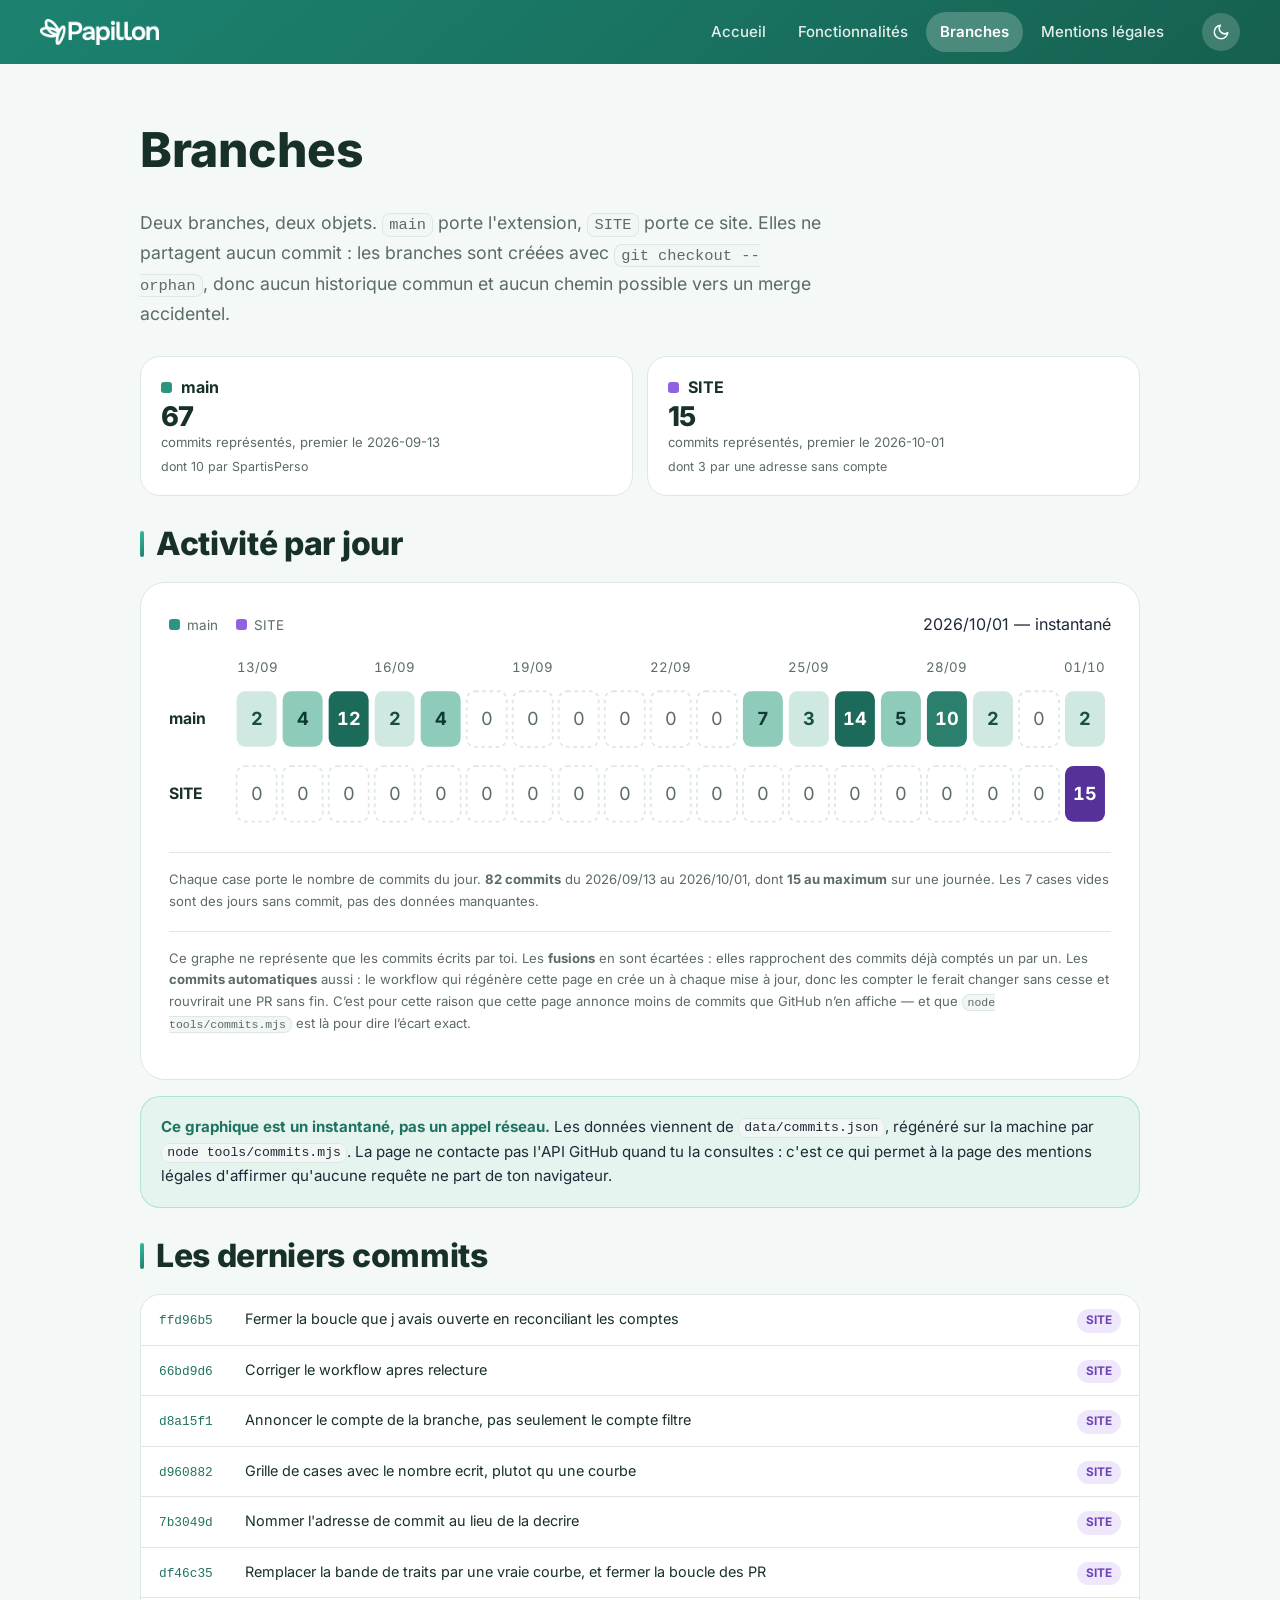
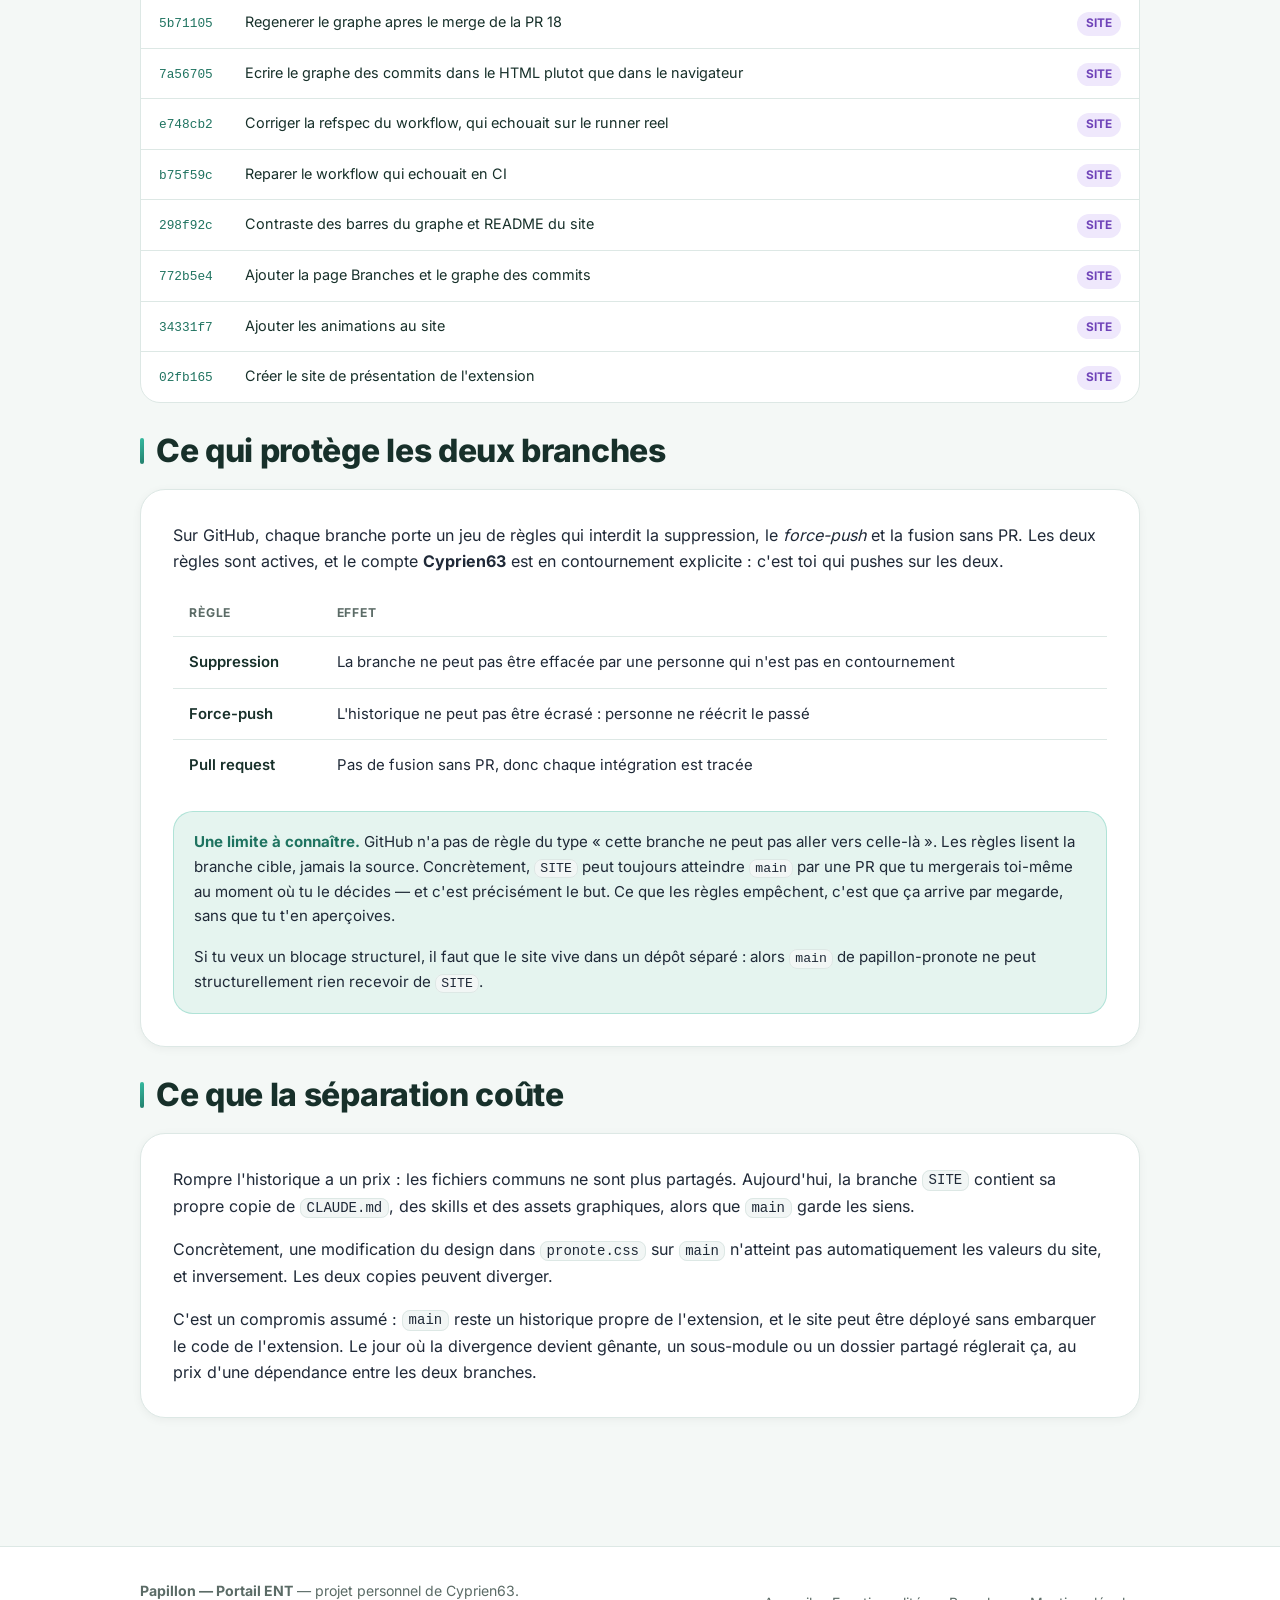
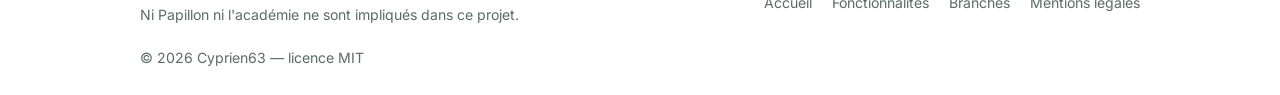
==== commit 9892459d: "Dire qui a ecrit les commits, pas seulement combien Tu regardais la PR et le compte te paraissait fa" ====
--- a/pages/branches.html
+++ b/pages/branches.html
@@ -68,11 +68,13 @@
         <h3><span class="swatch swatch-main"></span>main</h3>
         <div class="count">67</div>
         <div class="since">commits représentés, premier le 2026-09-13</div>
+        <div class="auteurs">dont 10 par SpartisPerso</div>
       </article>
       <article class="branch-card">
         <h3><span class="swatch swatch-site"></span>SITE</h3>
-        <div class="count">13</div>
+        <div class="count">15</div>
         <div class="since">commits représentés, premier le 2026-10-01</div>
+        <div class="auteurs">dont 3 par une adresse sans compte</div>
       </article>
 <!-- graphe:resume:fin -->
   </div>
@@ -91,7 +93,7 @@
       </div>
       <svg class="grille" viewBox="0 0 780 148" role="img" aria-labelledby="titre-grille desc-grille">
         <title id="titre-grille">Commits par jour et par branche, du 2026/09/13 au 2026/10/01</title>
-        <desc id="desc-grille">main : 67 commits sur 12 jours d'activité, maximum 14 le 2026/09/26. SITE : 13 commits sur 1 jour d'activité, maximum 13 le 2026/10/01. Les fusions et les commits automatiques ne sont pas représentés.</desc>
+        <desc id="desc-grille">main : 67 commits sur 12 jours d'activité, maximum 14 le 2026/09/26. SITE : 15 commits sur 1 jour d'activité, maximum 15 le 2026/10/01. Les fusions et les commits automatiques ne sont pas représentés.</desc>
         <g class="grille-dates">
           <text x="56.0" y="14" text-anchor="start">13/09</text>
           <text x="186.9" y="14" text-anchor="middle">16/09</text>
@@ -140,9 +142,9 @@
           <g class="cellule cell-site niv-0"><title>SITE — 2026-09-28 : rien</title><rect x="627.6" y="92" width="33.1" height="46" rx="7"/><text x="644.1" y="115" dy=".34em">0</text></g>
           <g class="cellule cell-site niv-0"><title>SITE — 2026-09-29 : rien</title><rect x="665.7" y="92" width="33.1" height="46" rx="7"/><text x="682.2" y="115" dy=".34em">0</text></g>
           <g class="cellule cell-site niv-0"><title>SITE — 2026-09-30 : rien</title><rect x="703.8" y="92" width="33.1" height="46" rx="7"/><text x="720.3" y="115" dy=".34em">0</text></g>
-          <g class="cellule cell-site niv-4"><title>SITE — 2026-10-01 : 13 commits</title><rect x="741.9" y="92" width="33.1" height="46" rx="7"/><text x="758.4" y="115" dy=".34em">13</text></g>
+          <g class="cellule cell-site niv-4"><title>SITE — 2026-10-01 : 15 commits</title><rect x="741.9" y="92" width="33.1" height="46" rx="7"/><text x="758.4" y="115" dy=".34em">15</text></g>
       </svg>
-      <p class="graph-foot">Chaque case porte le nombre de commits du jour. <b>80 commits</b> du 2026/09/13 au 2026/10/01, dont <b>14 au maximum</b> sur une journée. Les 7 cases vides sont des jours sans commit, pas des données manquantes.</p>
+      <p class="graph-foot">Chaque case porte le nombre de commits du jour. <b>82 commits</b> du 2026/09/13 au 2026/10/01, dont <b>15 au maximum</b> sur une journée. Les 7 cases vides sont des jours sans commit, pas des données manquantes.</p>
       <p class="graph-foot">Ce graphe ne représente que les commits écrits par toi. Les <b>fusions</b> en sont écartées : elles rapprochent des commits déjà comptés un par un. Les <b>commits automatiques</b> aussi : le workflow qui régénère cette page en crée un à chaque mise à jour, donc les compter le ferait changer sans cesse et rouvrirait une PR sans fin. C’est pour cette raison que cette page annonce moins de commits que GitHub n’en affiche — et que <code>node tools/commits.mjs</code> est là pour dire l’écart exact.</p>
 <!-- graphe:graphe:fin -->
     </div>
@@ -162,6 +164,20 @@
     <ul class="commit-list" id="commits" data-apparait>
       <!-- graphe:commits:debut -->
       <li>
+        <a href="https://github.com/cyprien63/papillon-pronote/commit/ffd96b5" rel="noopener" target="_blank">
+          <span class="sha">ffd96b5</span>
+          <span class="sujet">Fermer la boucle que j avais ouverte en reconciliant les comptes</span>
+          <span class="branche branche-site" title="2026-10-01">SITE</span>
+        </a>
+      </li>
+      <li>
+        <a href="https://github.com/cyprien63/papillon-pronote/commit/66bd9d6" rel="noopener" target="_blank">
+          <span class="sha">66bd9d6</span>
+          <span class="sujet">Corriger le workflow apres relecture</span>
+          <span class="branche branche-site" title="2026-10-01">SITE</span>
+        </a>
+      </li>
+      <li>
         <a href="https://github.com/cyprien63/papillon-pronote/commit/d8a15f1" rel="noopener" target="_blank">
           <span class="sha">d8a15f1</span>
           <span class="sujet">Annoncer le compte de la branche, pas seulement le compte filtre</span>
@@ -243,20 +259,6 @@
           <span class="sha">02fb165</span>
           <span class="sujet">Créer le site de présentation de l'extension</span>
           <span class="branche branche-site" title="2026-10-01">SITE</span>
-        </a>
-      </li>
-      <li>
-        <a href="https://github.com/cyprien63/papillon-pronote/commit/c5166d6" rel="noopener" target="_blank">
-          <span class="sha">c5166d6</span>
-          <span class="sujet">Initialiser la branche SITE pour le site de présentation</span>
-          <span class="branche branche-site" title="2026-10-01">SITE</span>
-        </a>
-      </li>
-      <li>
-        <a href="https://github.com/cyprien63/papillon-pronote/commit/8b6e8b5" rel="noopener" target="_blank">
-          <span class="sha">8b6e8b5</span>
-          <span class="sujet">README : réorganiser la documentation (sommaire, tableau des pages couvertes, structure à jour)</span>
-          <span class="branche branche-main" title="2026-10-01">main</span>
         </a>
       </li>
 <!-- graphe:commits:fin -->
--- a/assets/css/style.css
+++ b/assets/css/style.css
@@ -1059,6 +1059,17 @@
   color: var(--papillon-muted);
 }
 
+/* Qui a écrit les commits, quand le dépôt a plus d'un auteur. La nuance est
+  importante — c'est la différence entre l'activité du dépôt et le travail de
+  quelqu'un — donc un peu plus petit que la date, mais pas au point de devenir
+  illisible. */
+.branch-card .auteurs {
+  margin-top: 4px;
+  font-size: .78rem;
+  line-height: 1.4;
+  color: var(--papillon-muted);
+}
+
 /* Liste des derniers commits */
 .commit-list {
   list-style: none;
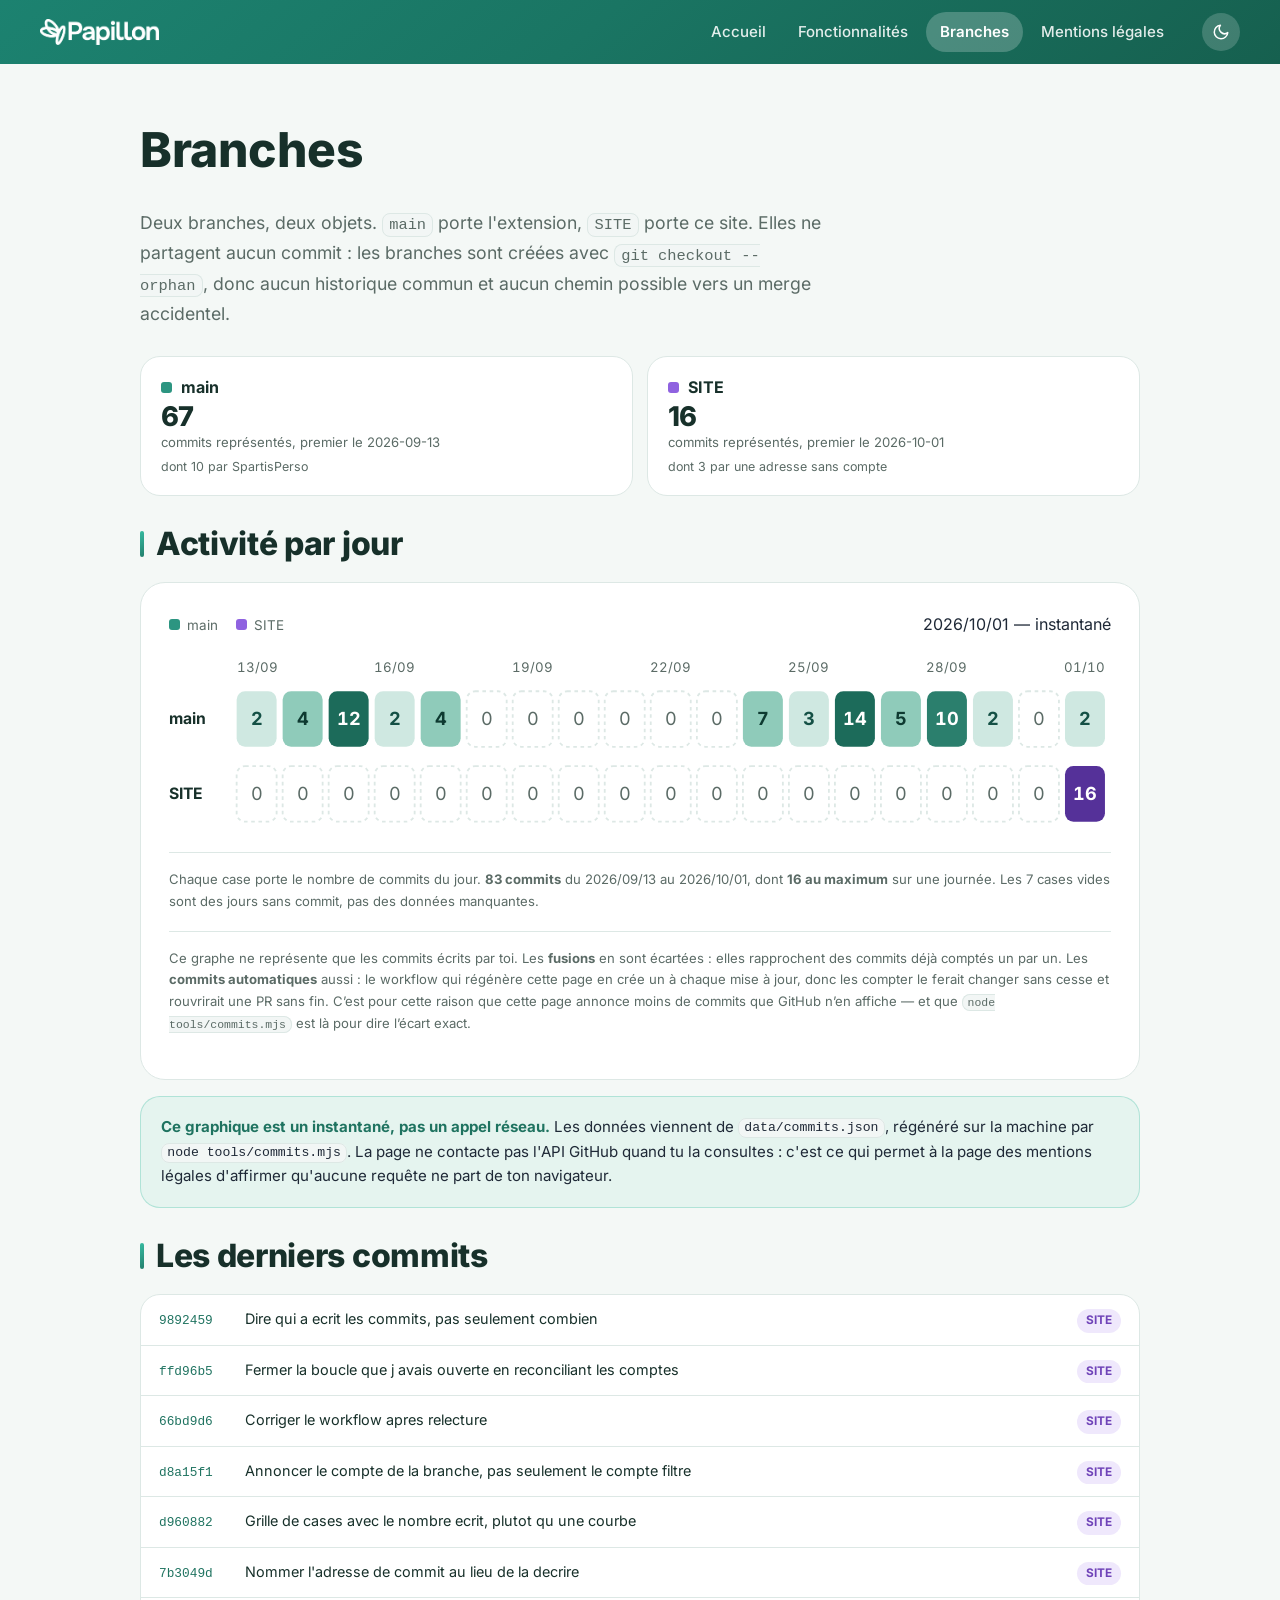
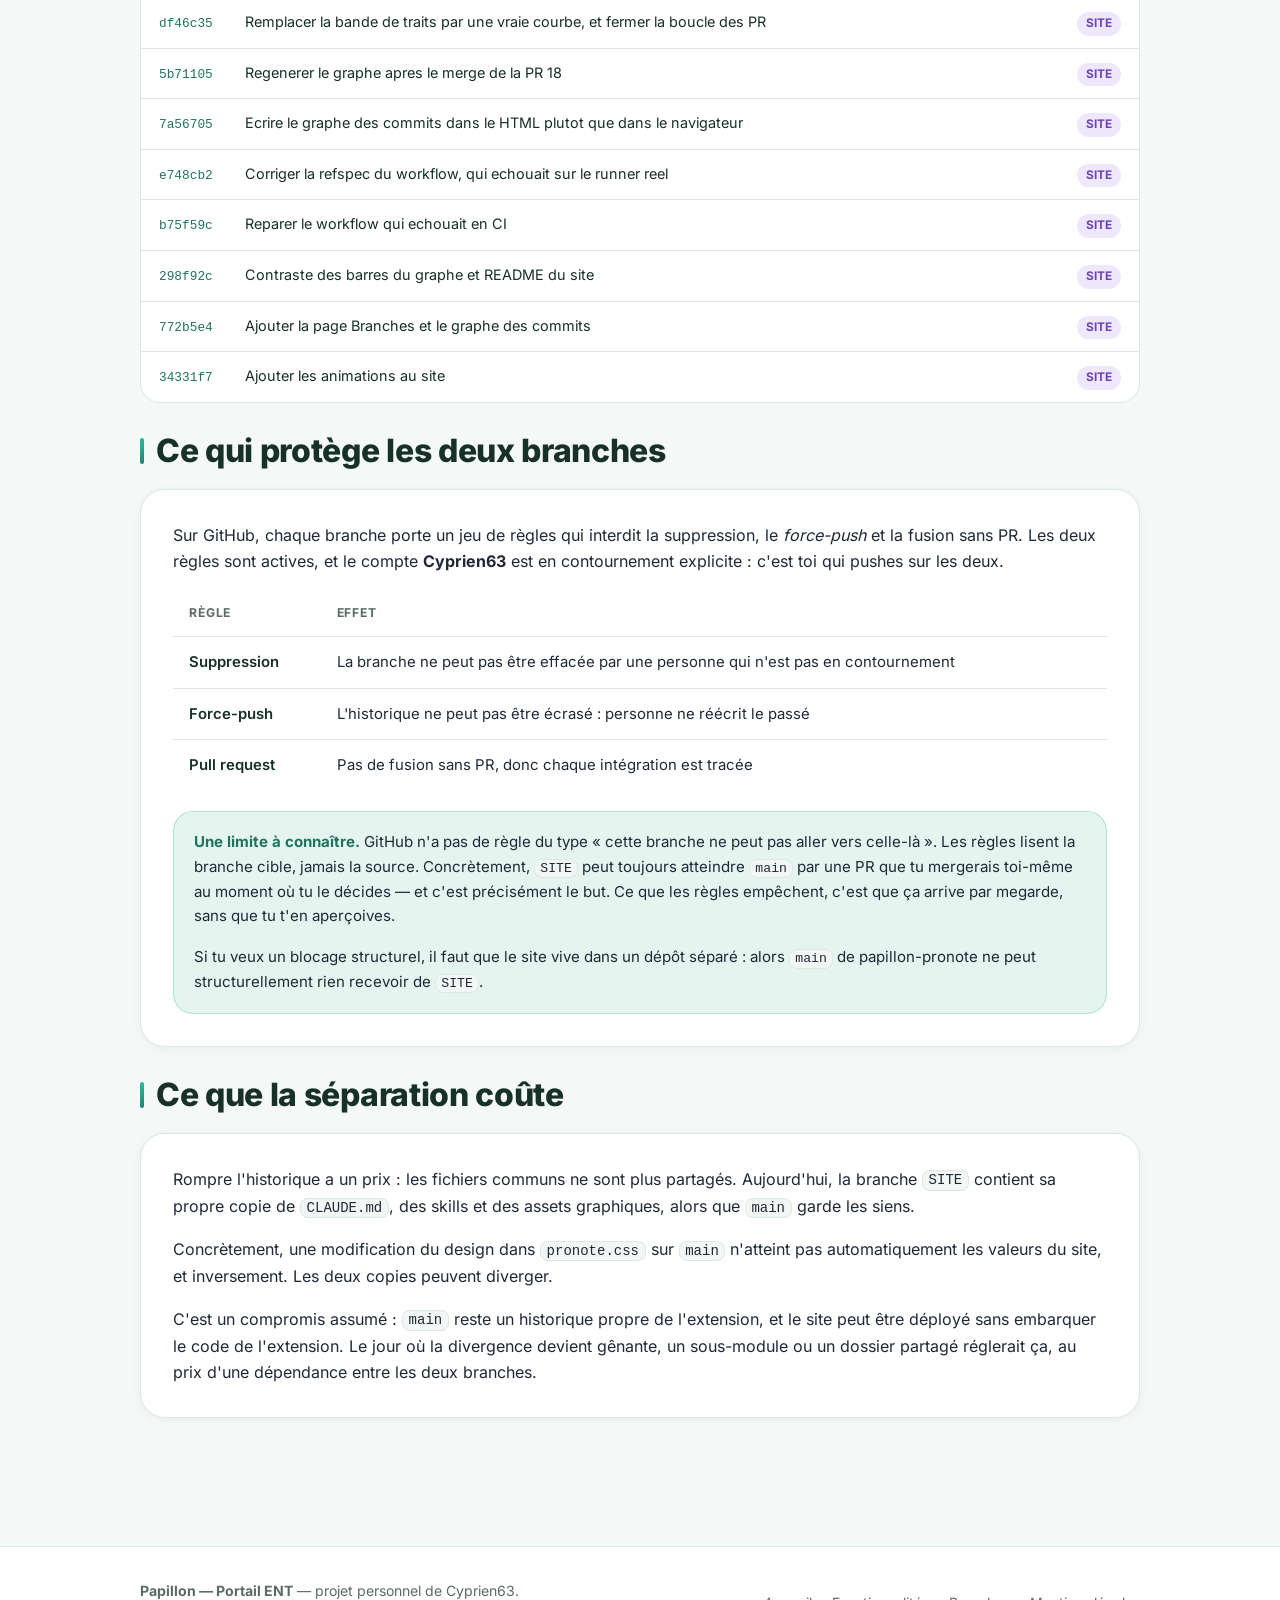
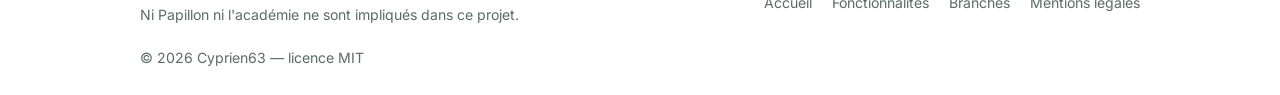
==== commit 2164dda8: "Graphique des commits : mise à jour de l’instantané" ====
--- a/pages/branches.html
+++ b/pages/branches.html
@@ -72,7 +72,7 @@
       </article>
       <article class="branch-card">
         <h3><span class="swatch swatch-site"></span>SITE</h3>
-        <div class="count">15</div>
+        <div class="count">16</div>
         <div class="since">commits représentés, premier le 2026-10-01</div>
         <div class="auteurs">dont 3 par une adresse sans compte</div>
       </article>
@@ -93,7 +93,7 @@
       </div>
       <svg class="grille" viewBox="0 0 780 148" role="img" aria-labelledby="titre-grille desc-grille">
         <title id="titre-grille">Commits par jour et par branche, du 2026/09/13 au 2026/10/01</title>
-        <desc id="desc-grille">main : 67 commits sur 12 jours d'activité, maximum 14 le 2026/09/26. SITE : 15 commits sur 1 jour d'activité, maximum 15 le 2026/10/01. Les fusions et les commits automatiques ne sont pas représentés.</desc>
+        <desc id="desc-grille">main : 67 commits sur 12 jours d'activité, maximum 14 le 2026/09/26. SITE : 16 commits sur 1 jour d'activité, maximum 16 le 2026/10/01. Les fusions et les commits automatiques ne sont pas représentés.</desc>
         <g class="grille-dates">
           <text x="56.0" y="14" text-anchor="start">13/09</text>
           <text x="186.9" y="14" text-anchor="middle">16/09</text>
@@ -142,9 +142,9 @@
           <g class="cellule cell-site niv-0"><title>SITE — 2026-09-28 : rien</title><rect x="627.6" y="92" width="33.1" height="46" rx="7"/><text x="644.1" y="115" dy=".34em">0</text></g>
           <g class="cellule cell-site niv-0"><title>SITE — 2026-09-29 : rien</title><rect x="665.7" y="92" width="33.1" height="46" rx="7"/><text x="682.2" y="115" dy=".34em">0</text></g>
           <g class="cellule cell-site niv-0"><title>SITE — 2026-09-30 : rien</title><rect x="703.8" y="92" width="33.1" height="46" rx="7"/><text x="720.3" y="115" dy=".34em">0</text></g>
-          <g class="cellule cell-site niv-4"><title>SITE — 2026-10-01 : 15 commits</title><rect x="741.9" y="92" width="33.1" height="46" rx="7"/><text x="758.4" y="115" dy=".34em">15</text></g>
+          <g class="cellule cell-site niv-4"><title>SITE — 2026-10-01 : 16 commits</title><rect x="741.9" y="92" width="33.1" height="46" rx="7"/><text x="758.4" y="115" dy=".34em">16</text></g>
       </svg>
-      <p class="graph-foot">Chaque case porte le nombre de commits du jour. <b>82 commits</b> du 2026/09/13 au 2026/10/01, dont <b>15 au maximum</b> sur une journée. Les 7 cases vides sont des jours sans commit, pas des données manquantes.</p>
+      <p class="graph-foot">Chaque case porte le nombre de commits du jour. <b>83 commits</b> du 2026/09/13 au 2026/10/01, dont <b>16 au maximum</b> sur une journée. Les 7 cases vides sont des jours sans commit, pas des données manquantes.</p>
       <p class="graph-foot">Ce graphe ne représente que les commits écrits par toi. Les <b>fusions</b> en sont écartées : elles rapprochent des commits déjà comptés un par un. Les <b>commits automatiques</b> aussi : le workflow qui régénère cette page en crée un à chaque mise à jour, donc les compter le ferait changer sans cesse et rouvrirait une PR sans fin. C’est pour cette raison que cette page annonce moins de commits que GitHub n’en affiche — et que <code>node tools/commits.mjs</code> est là pour dire l’écart exact.</p>
 <!-- graphe:graphe:fin -->
     </div>
@@ -164,6 +164,13 @@
     <ul class="commit-list" id="commits" data-apparait>
       <!-- graphe:commits:debut -->
       <li>
+        <a href="https://github.com/cyprien63/papillon-pronote/commit/9892459" rel="noopener" target="_blank">
+          <span class="sha">9892459</span>
+          <span class="sujet">Dire qui a ecrit les commits, pas seulement combien</span>
+          <span class="branche branche-site" title="2026-10-01">SITE</span>
+        </a>
+      </li>
+      <li>
         <a href="https://github.com/cyprien63/papillon-pronote/commit/ffd96b5" rel="noopener" target="_blank">
           <span class="sha">ffd96b5</span>
           <span class="sujet">Fermer la boucle que j avais ouverte en reconciliant les comptes</span>
@@ -251,13 +258,6 @@
         <a href="https://github.com/cyprien63/papillon-pronote/commit/34331f7" rel="noopener" target="_blank">
           <span class="sha">34331f7</span>
           <span class="sujet">Ajouter les animations au site</span>
-          <span class="branche branche-site" title="2026-10-01">SITE</span>
-        </a>
-      </li>
-      <li>
-        <a href="https://github.com/cyprien63/papillon-pronote/commit/02fb165" rel="noopener" target="_blank">
-          <span class="sha">02fb165</span>
-          <span class="sujet">Créer le site de présentation de l'extension</span>
           <span class="branche branche-site" title="2026-10-01">SITE</span>
         </a>
       </li>
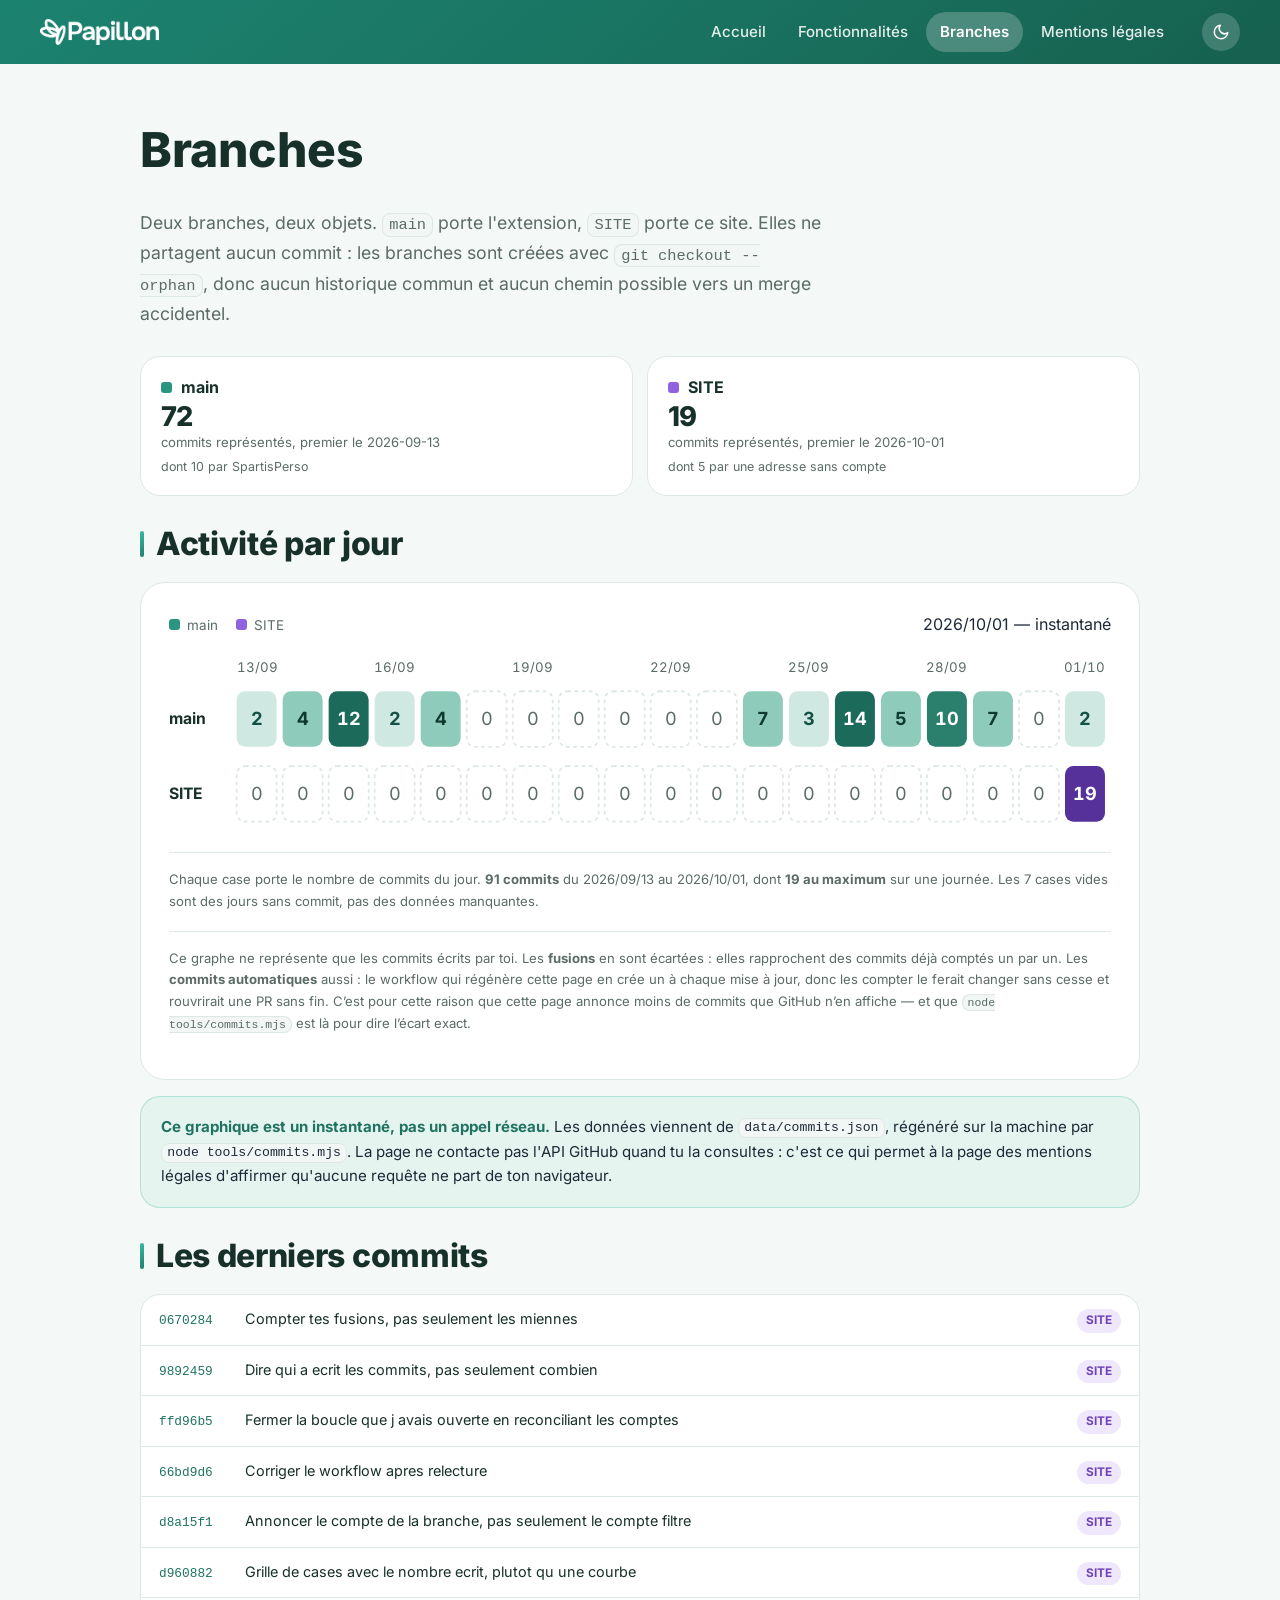
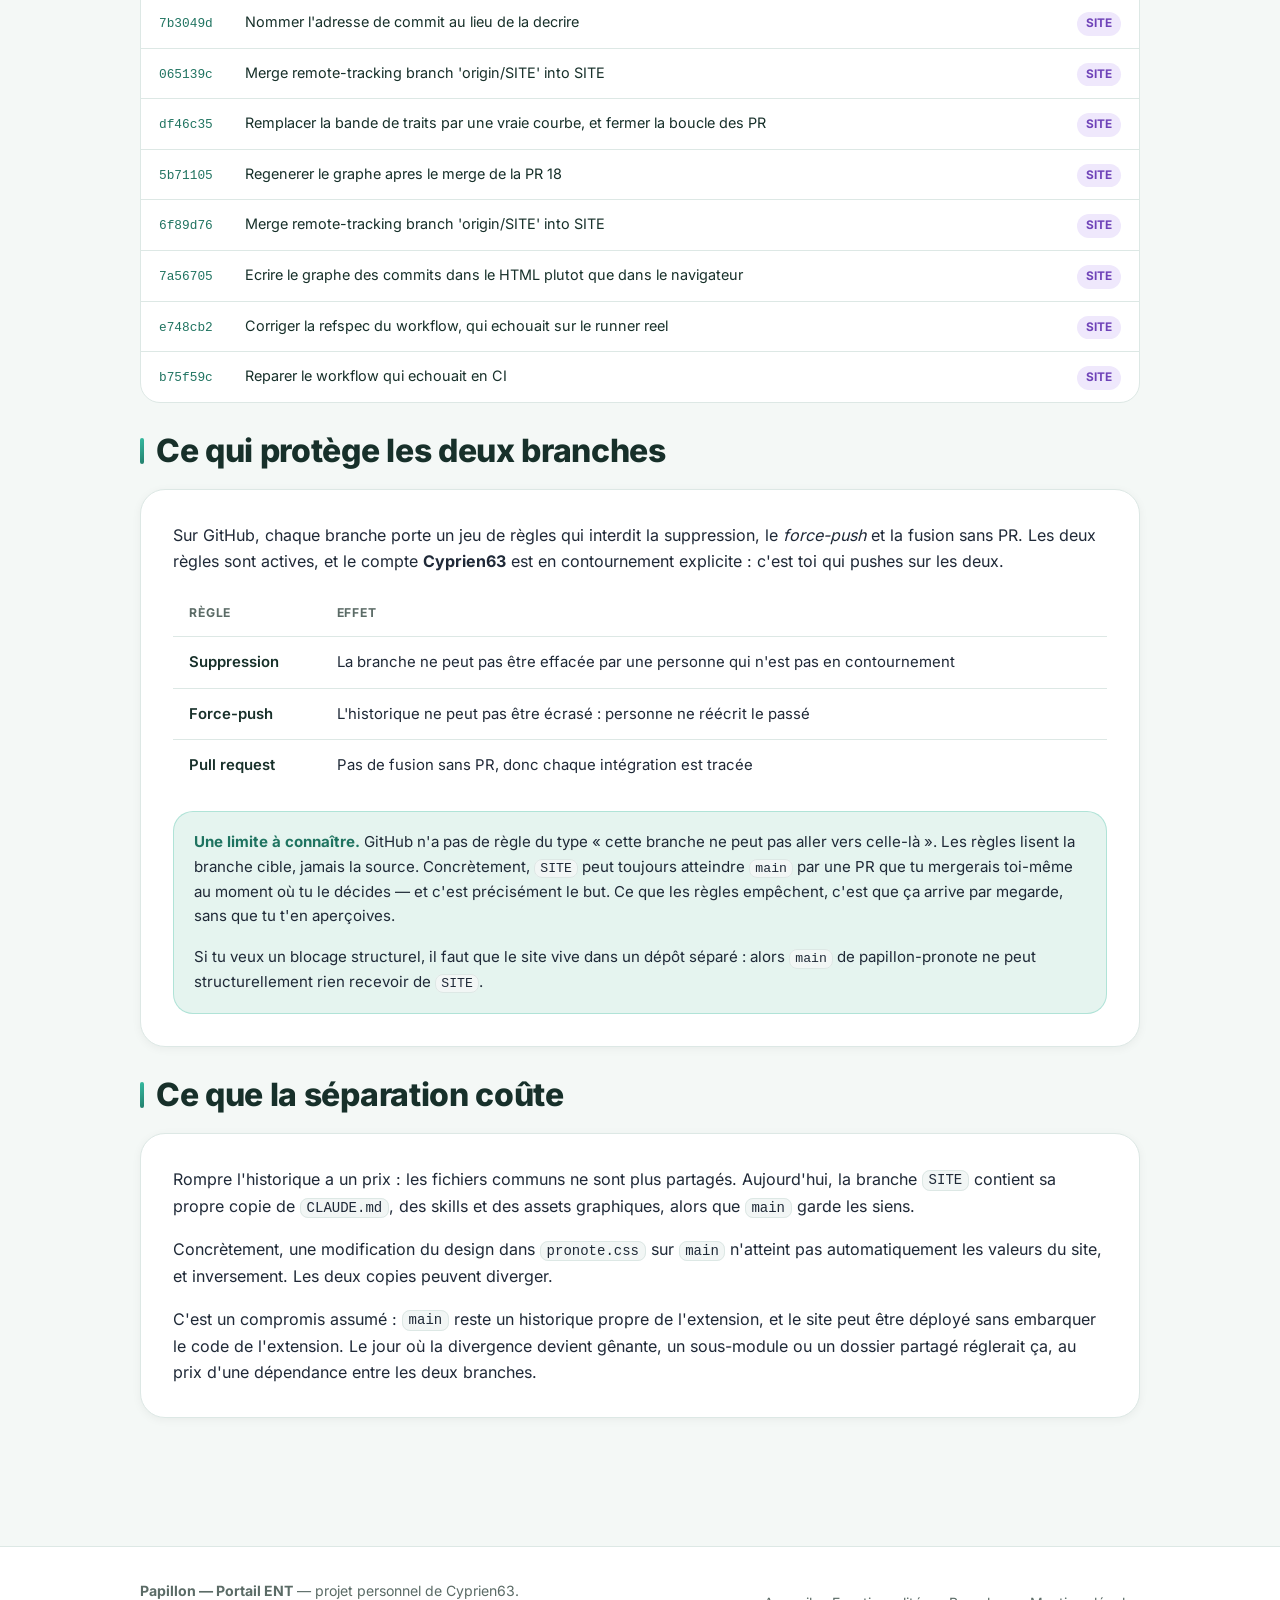
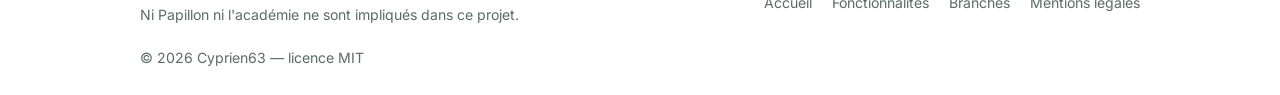
==== commit 5fdd5db2: "Compter tes fusions, pas seulement les miennes Tu comptais 26 commits le 1er octobre, la page en ann" ====
--- a/pages/branches.html
+++ b/pages/branches.html
@@ -66,15 +66,15 @@
     <!-- graphe:resume:debut -->
       <article class="branch-card">
         <h3><span class="swatch swatch-main"></span>main</h3>
-        <div class="count">67</div>
+        <div class="count">72</div>
         <div class="since">commits représentés, premier le 2026-09-13</div>
         <div class="auteurs">dont 10 par SpartisPerso</div>
       </article>
       <article class="branch-card">
         <h3><span class="swatch swatch-site"></span>SITE</h3>
-        <div class="count">16</div>
+        <div class="count">19</div>
         <div class="since">commits représentés, premier le 2026-10-01</div>
-        <div class="auteurs">dont 3 par une adresse sans compte</div>
+        <div class="auteurs">dont 5 par une adresse sans compte</div>
       </article>
 <!-- graphe:resume:fin -->
   </div>
@@ -93,7 +93,7 @@
       </div>
       <svg class="grille" viewBox="0 0 780 148" role="img" aria-labelledby="titre-grille desc-grille">
         <title id="titre-grille">Commits par jour et par branche, du 2026/09/13 au 2026/10/01</title>
-        <desc id="desc-grille">main : 67 commits sur 12 jours d'activité, maximum 14 le 2026/09/26. SITE : 16 commits sur 1 jour d'activité, maximum 16 le 2026/10/01. Les fusions et les commits automatiques ne sont pas représentés.</desc>
+        <desc id="desc-grille">main : 72 commits sur 12 jours d'activité, maximum 14 le 2026/09/26. SITE : 19 commits sur 1 jour d'activité, maximum 19 le 2026/10/01. Les fusions et les commits automatiques ne sont pas représentés.</desc>
         <g class="grille-dates">
           <text x="56.0" y="14" text-anchor="start">13/09</text>
           <text x="186.9" y="14" text-anchor="middle">16/09</text>
@@ -120,7 +120,7 @@
           <g class="cellule cell-main niv-4"><title>main — 2026-09-26 : 14 commits</title><rect x="551.4" y="30" width="33.1" height="46" rx="7"/><text x="567.9" y="53" dy=".34em">14</text></g>
           <g class="cellule cell-main niv-2"><title>main — 2026-09-27 : 5 commits</title><rect x="589.5" y="30" width="33.1" height="46" rx="7"/><text x="606.0" y="53" dy=".34em">5</text></g>
           <g class="cellule cell-main niv-3"><title>main — 2026-09-28 : 10 commits</title><rect x="627.6" y="30" width="33.1" height="46" rx="7"/><text x="644.1" y="53" dy=".34em">10</text></g>
-          <g class="cellule cell-main niv-1"><title>main — 2026-09-29 : 2 commits</title><rect x="665.7" y="30" width="33.1" height="46" rx="7"/><text x="682.2" y="53" dy=".34em">2</text></g>
+          <g class="cellule cell-main niv-2"><title>main — 2026-09-29 : 7 commits</title><rect x="665.7" y="30" width="33.1" height="46" rx="7"/><text x="682.2" y="53" dy=".34em">7</text></g>
           <g class="cellule cell-main niv-0"><title>main — 2026-09-30 : rien</title><rect x="703.8" y="30" width="33.1" height="46" rx="7"/><text x="720.3" y="53" dy=".34em">0</text></g>
           <g class="cellule cell-main niv-1"><title>main — 2026-10-01 : 2 commits</title><rect x="741.9" y="30" width="33.1" height="46" rx="7"/><text x="758.4" y="53" dy=".34em">2</text></g>
         <text class="grille-etiquette" x="0" y="115" dy=".34em">SITE</text>
@@ -142,9 +142,9 @@
           <g class="cellule cell-site niv-0"><title>SITE — 2026-09-28 : rien</title><rect x="627.6" y="92" width="33.1" height="46" rx="7"/><text x="644.1" y="115" dy=".34em">0</text></g>
           <g class="cellule cell-site niv-0"><title>SITE — 2026-09-29 : rien</title><rect x="665.7" y="92" width="33.1" height="46" rx="7"/><text x="682.2" y="115" dy=".34em">0</text></g>
           <g class="cellule cell-site niv-0"><title>SITE — 2026-09-30 : rien</title><rect x="703.8" y="92" width="33.1" height="46" rx="7"/><text x="720.3" y="115" dy=".34em">0</text></g>
-          <g class="cellule cell-site niv-4"><title>SITE — 2026-10-01 : 16 commits</title><rect x="741.9" y="92" width="33.1" height="46" rx="7"/><text x="758.4" y="115" dy=".34em">16</text></g>
+          <g class="cellule cell-site niv-4"><title>SITE — 2026-10-01 : 19 commits</title><rect x="741.9" y="92" width="33.1" height="46" rx="7"/><text x="758.4" y="115" dy=".34em">19</text></g>
       </svg>
-      <p class="graph-foot">Chaque case porte le nombre de commits du jour. <b>83 commits</b> du 2026/09/13 au 2026/10/01, dont <b>16 au maximum</b> sur une journée. Les 7 cases vides sont des jours sans commit, pas des données manquantes.</p>
+      <p class="graph-foot">Chaque case porte le nombre de commits du jour. <b>91 commits</b> du 2026/09/13 au 2026/10/01, dont <b>19 au maximum</b> sur une journée. Les 7 cases vides sont des jours sans commit, pas des données manquantes.</p>
       <p class="graph-foot">Ce graphe ne représente que les commits écrits par toi. Les <b>fusions</b> en sont écartées : elles rapprochent des commits déjà comptés un par un. Les <b>commits automatiques</b> aussi : le workflow qui régénère cette page en crée un à chaque mise à jour, donc les compter le ferait changer sans cesse et rouvrirait une PR sans fin. C’est pour cette raison que cette page annonce moins de commits que GitHub n’en affiche — et que <code>node tools/commits.mjs</code> est là pour dire l’écart exact.</p>
 <!-- graphe:graphe:fin -->
     </div>
@@ -164,6 +164,13 @@
     <ul class="commit-list" id="commits" data-apparait>
       <!-- graphe:commits:debut -->
       <li>
+        <a href="https://github.com/cyprien63/papillon-pronote/commit/0670284" rel="noopener" target="_blank">
+          <span class="sha">0670284</span>
+          <span class="sujet">Compter tes fusions, pas seulement les miennes</span>
+          <span class="branche branche-site" title="2026-10-01">SITE</span>
+        </a>
+      </li>
+      <li>
         <a href="https://github.com/cyprien63/papillon-pronote/commit/9892459" rel="noopener" target="_blank">
           <span class="sha">9892459</span>
           <span class="sujet">Dire qui a ecrit les commits, pas seulement combien</span>
@@ -206,6 +213,13 @@
         </a>
       </li>
       <li>
+        <a href="https://github.com/cyprien63/papillon-pronote/commit/065139c" rel="noopener" target="_blank">
+          <span class="sha">065139c</span>
+          <span class="sujet">Merge remote-tracking branch 'origin/SITE' into SITE</span>
+          <span class="branche branche-site" title="2026-10-01">SITE</span>
+        </a>
+      </li>
+      <li>
         <a href="https://github.com/cyprien63/papillon-pronote/commit/df46c35" rel="noopener" target="_blank">
           <span class="sha">df46c35</span>
           <span class="sujet">Remplacer la bande de traits par une vraie courbe, et fermer la boucle des PR</span>
@@ -220,6 +234,13 @@
         </a>
       </li>
       <li>
+        <a href="https://github.com/cyprien63/papillon-pronote/commit/6f89d76" rel="noopener" target="_blank">
+          <span class="sha">6f89d76</span>
+          <span class="sujet">Merge remote-tracking branch 'origin/SITE' into SITE</span>
+          <span class="branche branche-site" title="2026-10-01">SITE</span>
+        </a>
+      </li>
+      <li>
         <a href="https://github.com/cyprien63/papillon-pronote/commit/7a56705" rel="noopener" target="_blank">
           <span class="sha">7a56705</span>
           <span class="sujet">Ecrire le graphe des commits dans le HTML plutot que dans le navigateur</span>
@@ -237,27 +258,6 @@
         <a href="https://github.com/cyprien63/papillon-pronote/commit/b75f59c" rel="noopener" target="_blank">
           <span class="sha">b75f59c</span>
           <span class="sujet">Reparer le workflow qui echouait en CI</span>
-          <span class="branche branche-site" title="2026-10-01">SITE</span>
-        </a>
-      </li>
-      <li>
-        <a href="https://github.com/cyprien63/papillon-pronote/commit/298f92c" rel="noopener" target="_blank">
-          <span class="sha">298f92c</span>
-          <span class="sujet">Contraste des barres du graphe et README du site</span>
-          <span class="branche branche-site" title="2026-10-01">SITE</span>
-        </a>
-      </li>
-      <li>
-        <a href="https://github.com/cyprien63/papillon-pronote/commit/772b5e4" rel="noopener" target="_blank">
-          <span class="sha">772b5e4</span>
-          <span class="sujet">Ajouter la page Branches et le graphe des commits</span>
-          <span class="branche branche-site" title="2026-10-01">SITE</span>
-        </a>
-      </li>
-      <li>
-        <a href="https://github.com/cyprien63/papillon-pronote/commit/34331f7" rel="noopener" target="_blank">
-          <span class="sha">34331f7</span>
-          <span class="sujet">Ajouter les animations au site</span>
           <span class="branche branche-site" title="2026-10-01">SITE</span>
         </a>
       </li>
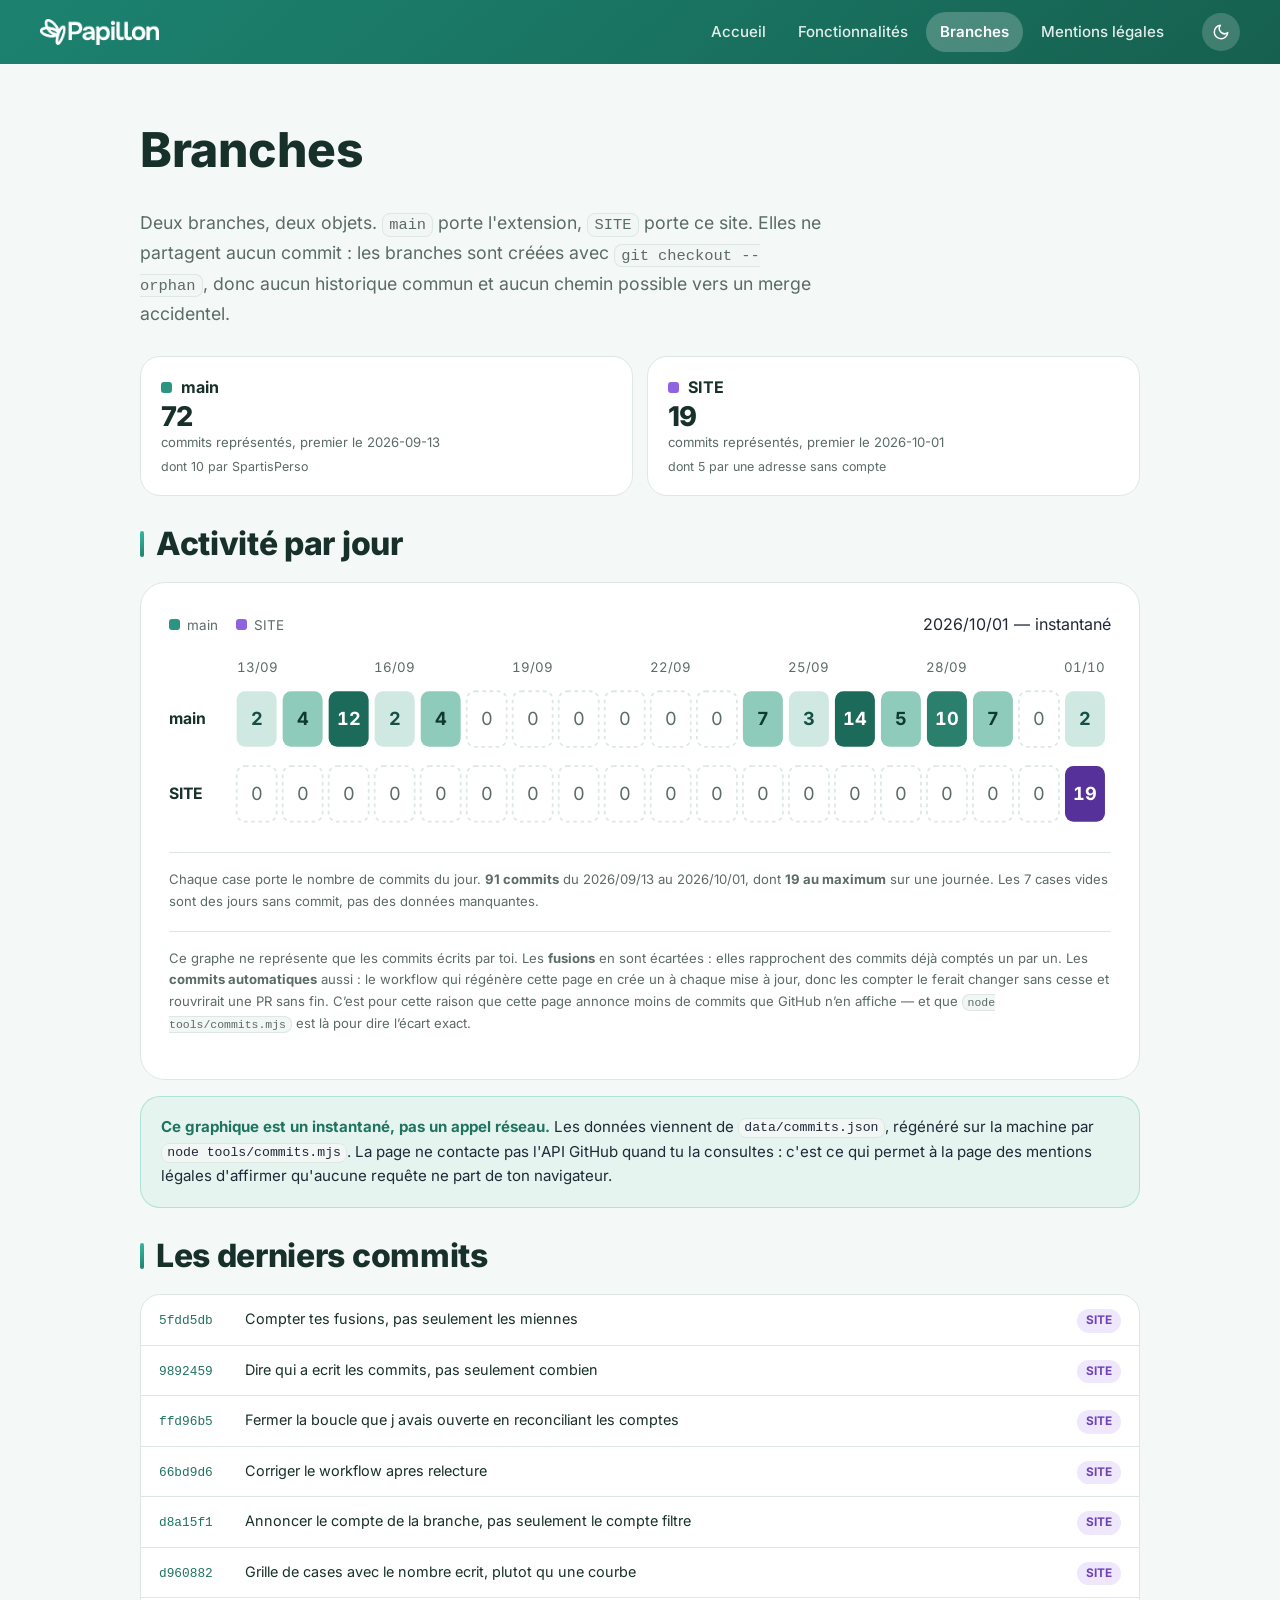
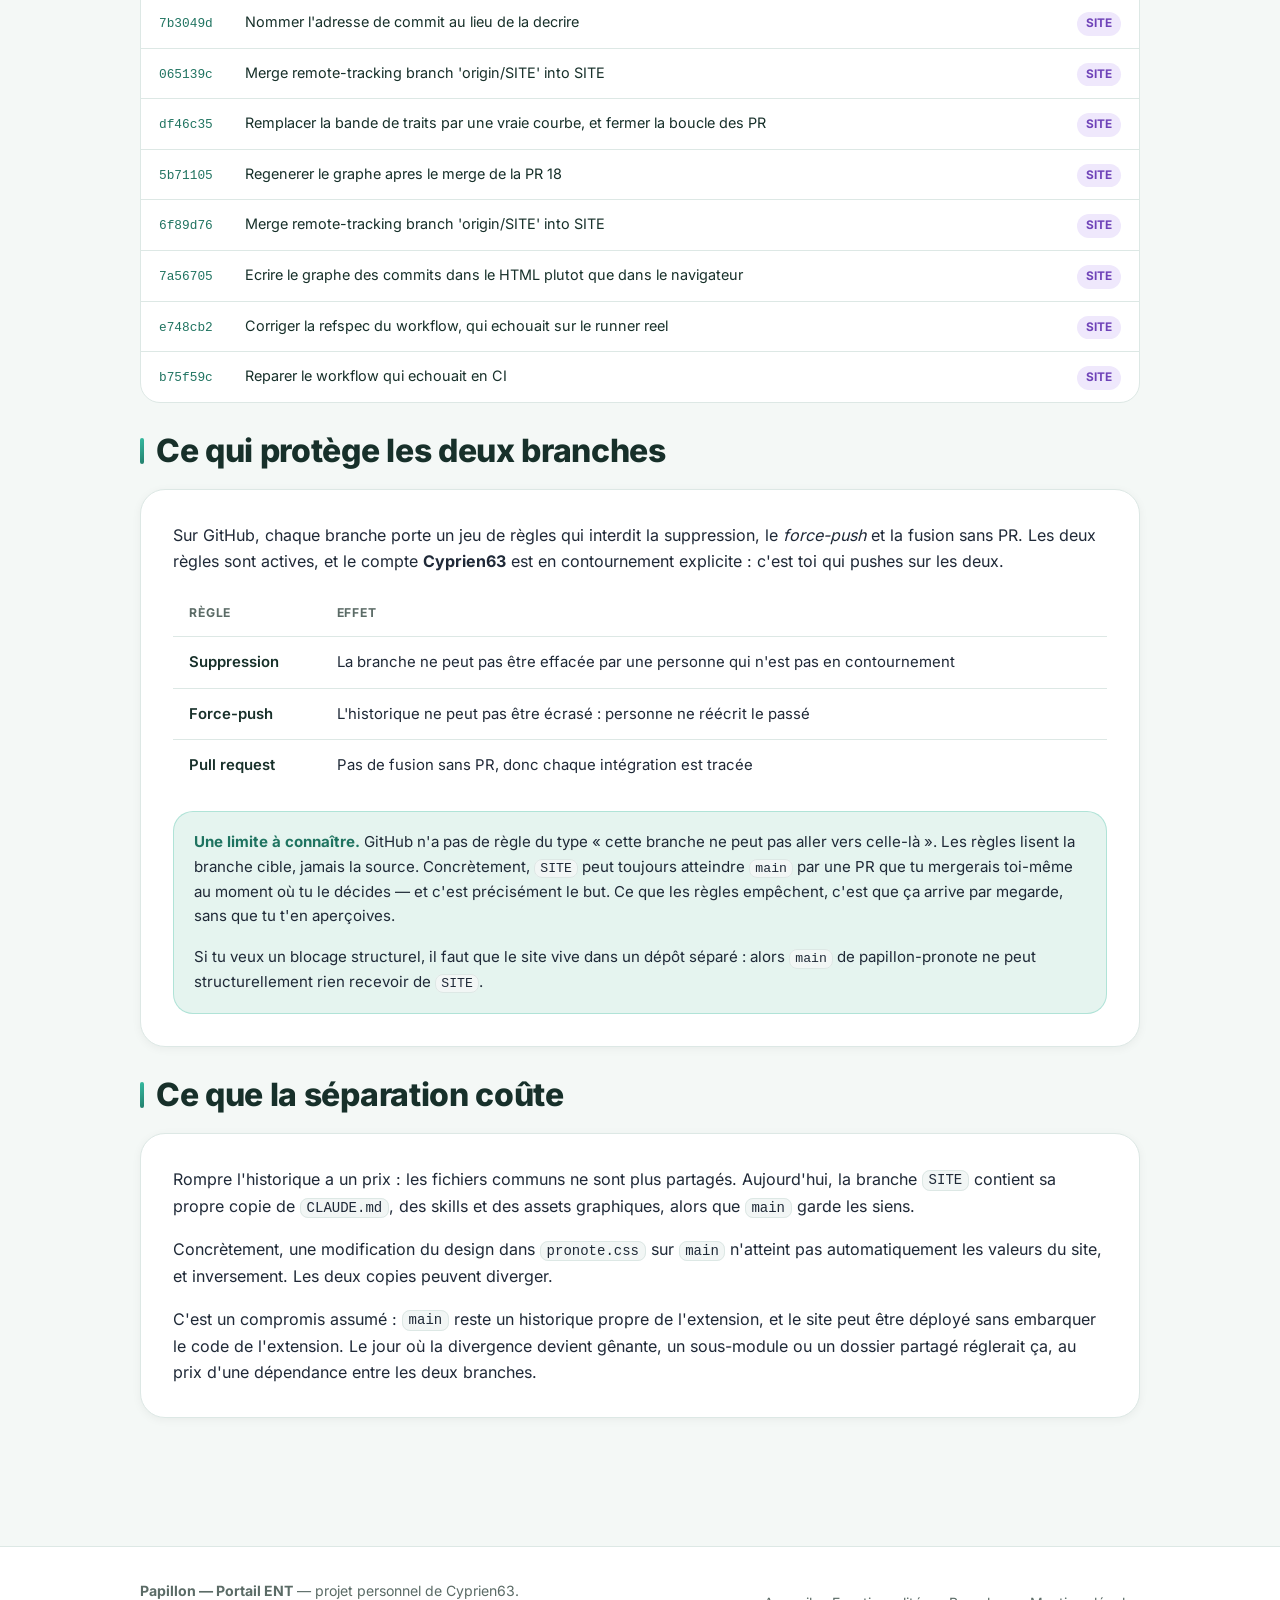
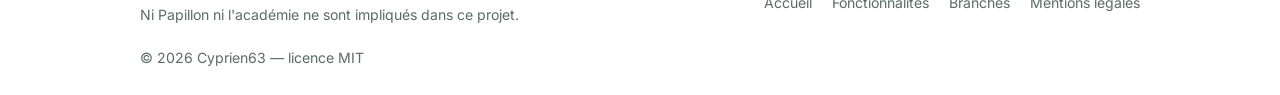
==== commit 880bc8e9: "Regenerer le graphe apres le rebasage" ====
--- a/pages/branches.html
+++ b/pages/branches.html
@@ -164,8 +164,8 @@
     <ul class="commit-list" id="commits" data-apparait>
       <!-- graphe:commits:debut -->
       <li>
-        <a href="https://github.com/cyprien63/papillon-pronote/commit/0670284" rel="noopener" target="_blank">
-          <span class="sha">0670284</span>
+        <a href="https://github.com/cyprien63/papillon-pronote/commit/5fdd5db" rel="noopener" target="_blank">
+          <span class="sha">5fdd5db</span>
           <span class="sujet">Compter tes fusions, pas seulement les miennes</span>
           <span class="branche branche-site" title="2026-10-01">SITE</span>
         </a>
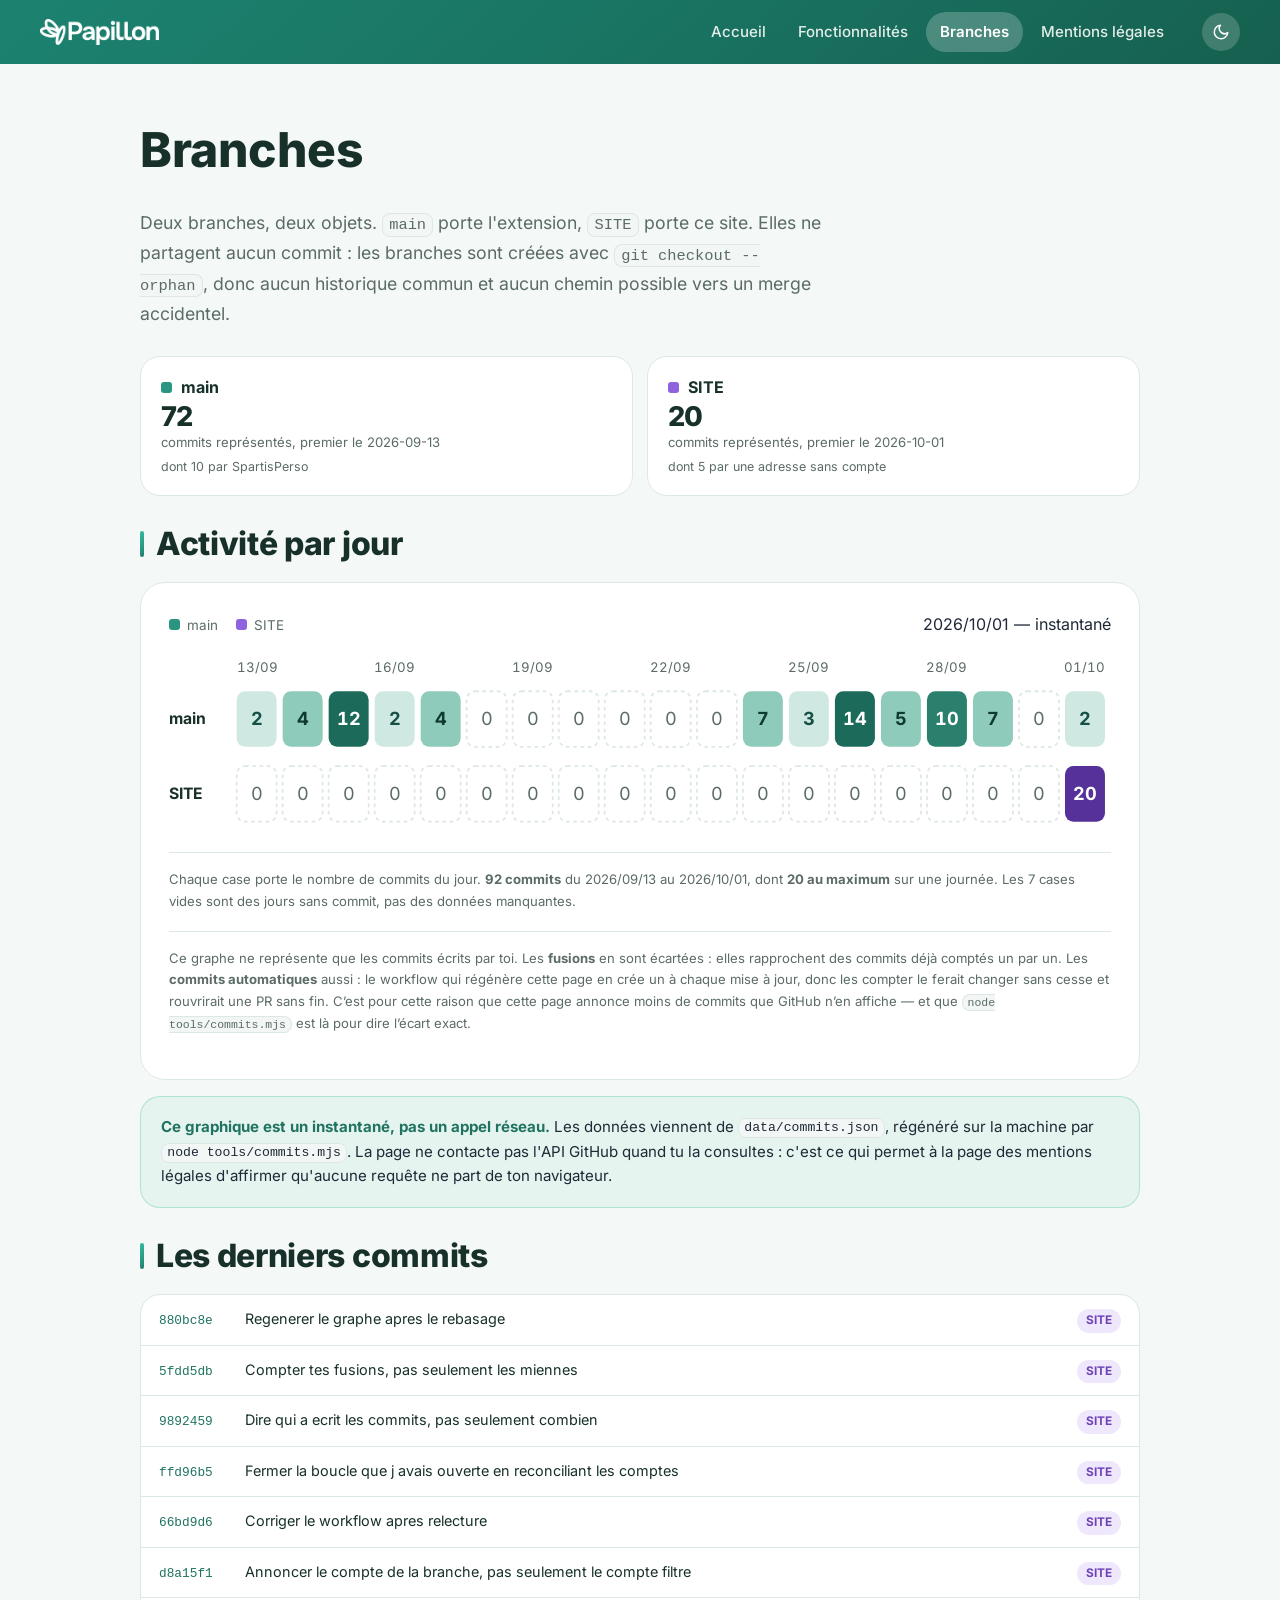
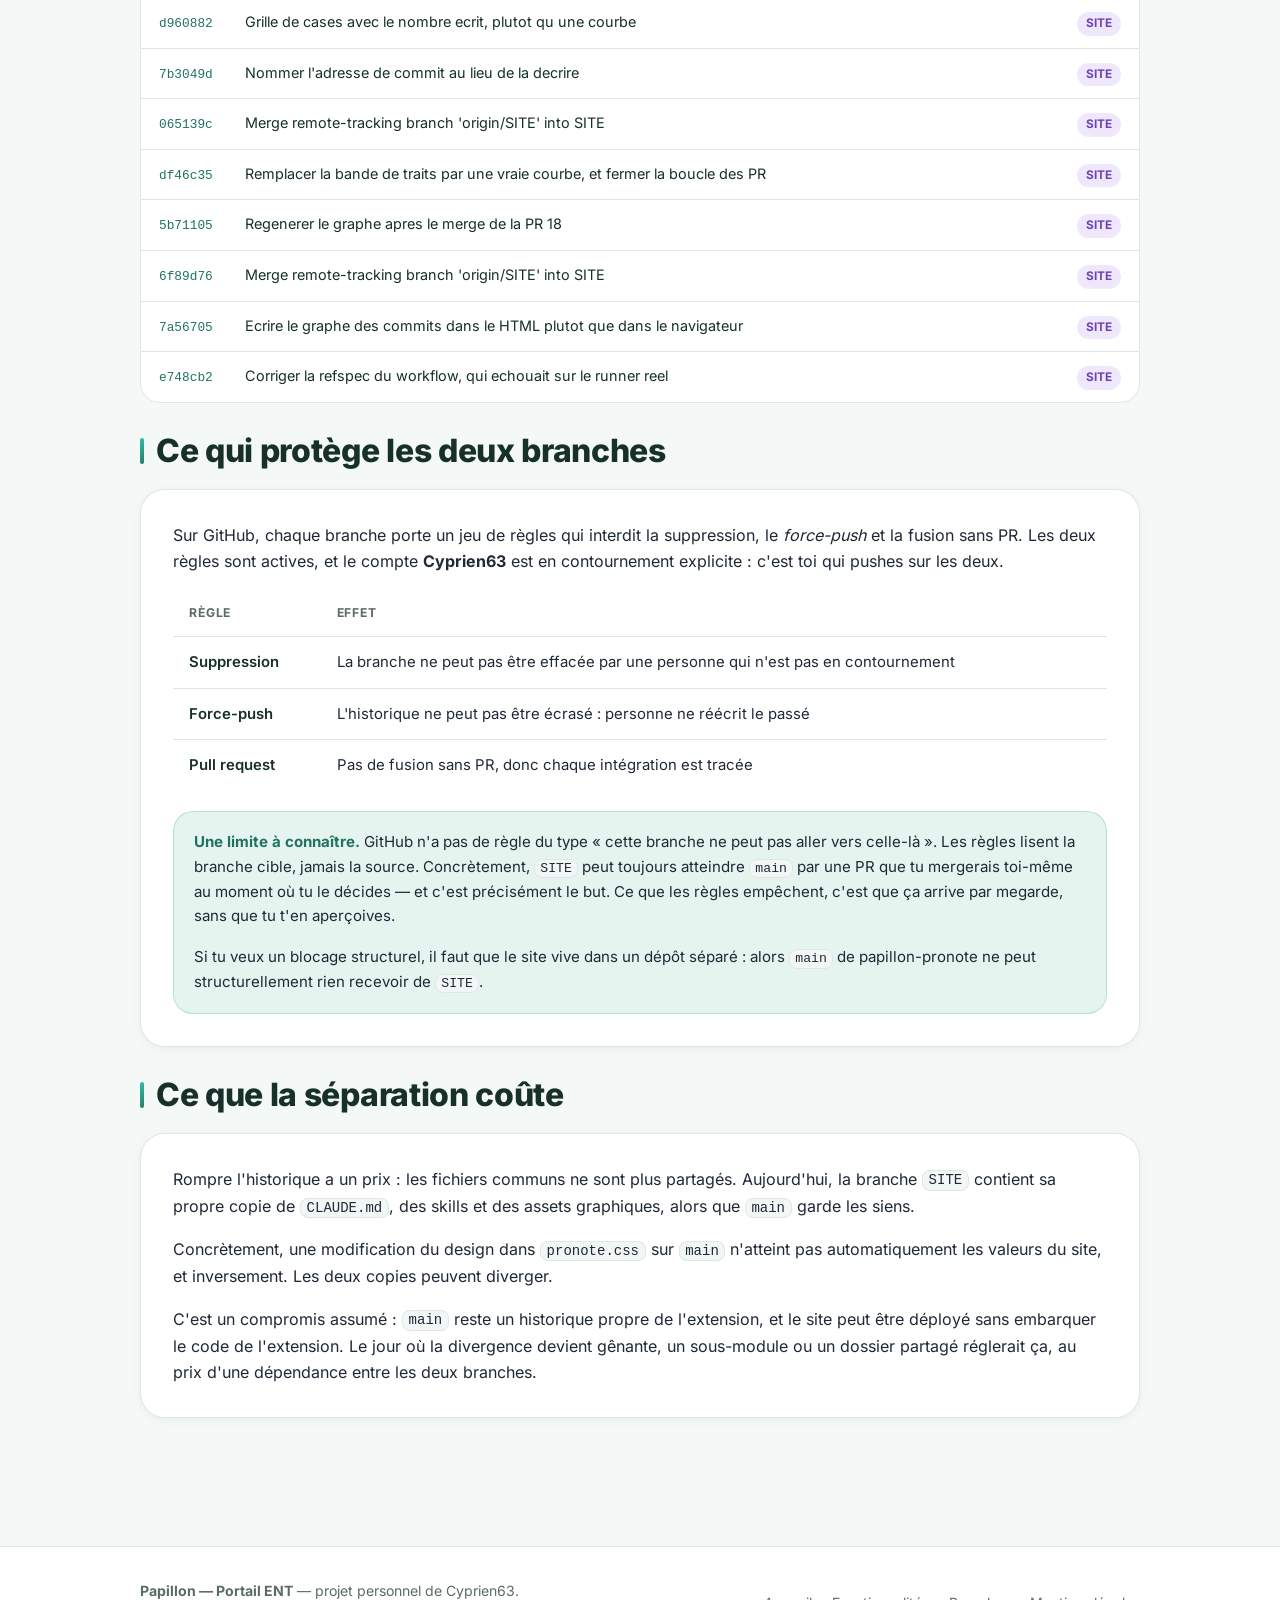
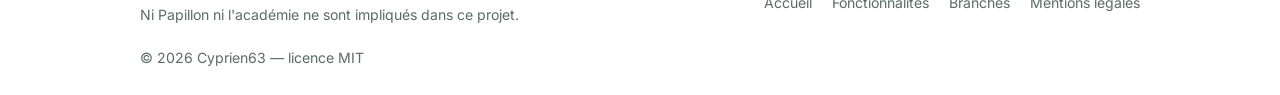
==== commit 57de0dd3: "Graphique des commits : mise à jour de l’instantané" ====
--- a/pages/branches.html
+++ b/pages/branches.html
@@ -72,7 +72,7 @@
       </article>
       <article class="branch-card">
         <h3><span class="swatch swatch-site"></span>SITE</h3>
-        <div class="count">19</div>
+        <div class="count">20</div>
         <div class="since">commits représentés, premier le 2026-10-01</div>
         <div class="auteurs">dont 5 par une adresse sans compte</div>
       </article>
@@ -93,7 +93,7 @@
       </div>
       <svg class="grille" viewBox="0 0 780 148" role="img" aria-labelledby="titre-grille desc-grille">
         <title id="titre-grille">Commits par jour et par branche, du 2026/09/13 au 2026/10/01</title>
-        <desc id="desc-grille">main : 72 commits sur 12 jours d'activité, maximum 14 le 2026/09/26. SITE : 19 commits sur 1 jour d'activité, maximum 19 le 2026/10/01. Les fusions et les commits automatiques ne sont pas représentés.</desc>
+        <desc id="desc-grille">main : 72 commits sur 12 jours d'activité, maximum 14 le 2026/09/26. SITE : 20 commits sur 1 jour d'activité, maximum 20 le 2026/10/01. Les fusions et les commits automatiques ne sont pas représentés.</desc>
         <g class="grille-dates">
           <text x="56.0" y="14" text-anchor="start">13/09</text>
           <text x="186.9" y="14" text-anchor="middle">16/09</text>
@@ -142,9 +142,9 @@
           <g class="cellule cell-site niv-0"><title>SITE — 2026-09-28 : rien</title><rect x="627.6" y="92" width="33.1" height="46" rx="7"/><text x="644.1" y="115" dy=".34em">0</text></g>
           <g class="cellule cell-site niv-0"><title>SITE — 2026-09-29 : rien</title><rect x="665.7" y="92" width="33.1" height="46" rx="7"/><text x="682.2" y="115" dy=".34em">0</text></g>
           <g class="cellule cell-site niv-0"><title>SITE — 2026-09-30 : rien</title><rect x="703.8" y="92" width="33.1" height="46" rx="7"/><text x="720.3" y="115" dy=".34em">0</text></g>
-          <g class="cellule cell-site niv-4"><title>SITE — 2026-10-01 : 19 commits</title><rect x="741.9" y="92" width="33.1" height="46" rx="7"/><text x="758.4" y="115" dy=".34em">19</text></g>
+          <g class="cellule cell-site niv-4"><title>SITE — 2026-10-01 : 20 commits</title><rect x="741.9" y="92" width="33.1" height="46" rx="7"/><text x="758.4" y="115" dy=".34em">20</text></g>
       </svg>
-      <p class="graph-foot">Chaque case porte le nombre de commits du jour. <b>91 commits</b> du 2026/09/13 au 2026/10/01, dont <b>19 au maximum</b> sur une journée. Les 7 cases vides sont des jours sans commit, pas des données manquantes.</p>
+      <p class="graph-foot">Chaque case porte le nombre de commits du jour. <b>92 commits</b> du 2026/09/13 au 2026/10/01, dont <b>20 au maximum</b> sur une journée. Les 7 cases vides sont des jours sans commit, pas des données manquantes.</p>
       <p class="graph-foot">Ce graphe ne représente que les commits écrits par toi. Les <b>fusions</b> en sont écartées : elles rapprochent des commits déjà comptés un par un. Les <b>commits automatiques</b> aussi : le workflow qui régénère cette page en crée un à chaque mise à jour, donc les compter le ferait changer sans cesse et rouvrirait une PR sans fin. C’est pour cette raison que cette page annonce moins de commits que GitHub n’en affiche — et que <code>node tools/commits.mjs</code> est là pour dire l’écart exact.</p>
 <!-- graphe:graphe:fin -->
     </div>
@@ -164,6 +164,13 @@
     <ul class="commit-list" id="commits" data-apparait>
       <!-- graphe:commits:debut -->
       <li>
+        <a href="https://github.com/cyprien63/papillon-pronote/commit/880bc8e" rel="noopener" target="_blank">
+          <span class="sha">880bc8e</span>
+          <span class="sujet">Regenerer le graphe apres le rebasage</span>
+          <span class="branche branche-site" title="2026-10-01">SITE</span>
+        </a>
+      </li>
+      <li>
         <a href="https://github.com/cyprien63/papillon-pronote/commit/5fdd5db" rel="noopener" target="_blank">
           <span class="sha">5fdd5db</span>
           <span class="sujet">Compter tes fusions, pas seulement les miennes</span>
@@ -251,13 +258,6 @@
         <a href="https://github.com/cyprien63/papillon-pronote/commit/e748cb2" rel="noopener" target="_blank">
           <span class="sha">e748cb2</span>
           <span class="sujet">Corriger la refspec du workflow, qui echouait sur le runner reel</span>
-          <span class="branche branche-site" title="2026-10-01">SITE</span>
-        </a>
-      </li>
-      <li>
-        <a href="https://github.com/cyprien63/papillon-pronote/commit/b75f59c" rel="noopener" target="_blank">
-          <span class="sha">b75f59c</span>
-          <span class="sujet">Reparer le workflow qui echouait en CI</span>
           <span class="branche branche-site" title="2026-10-01">SITE</span>
         </a>
       </li>
